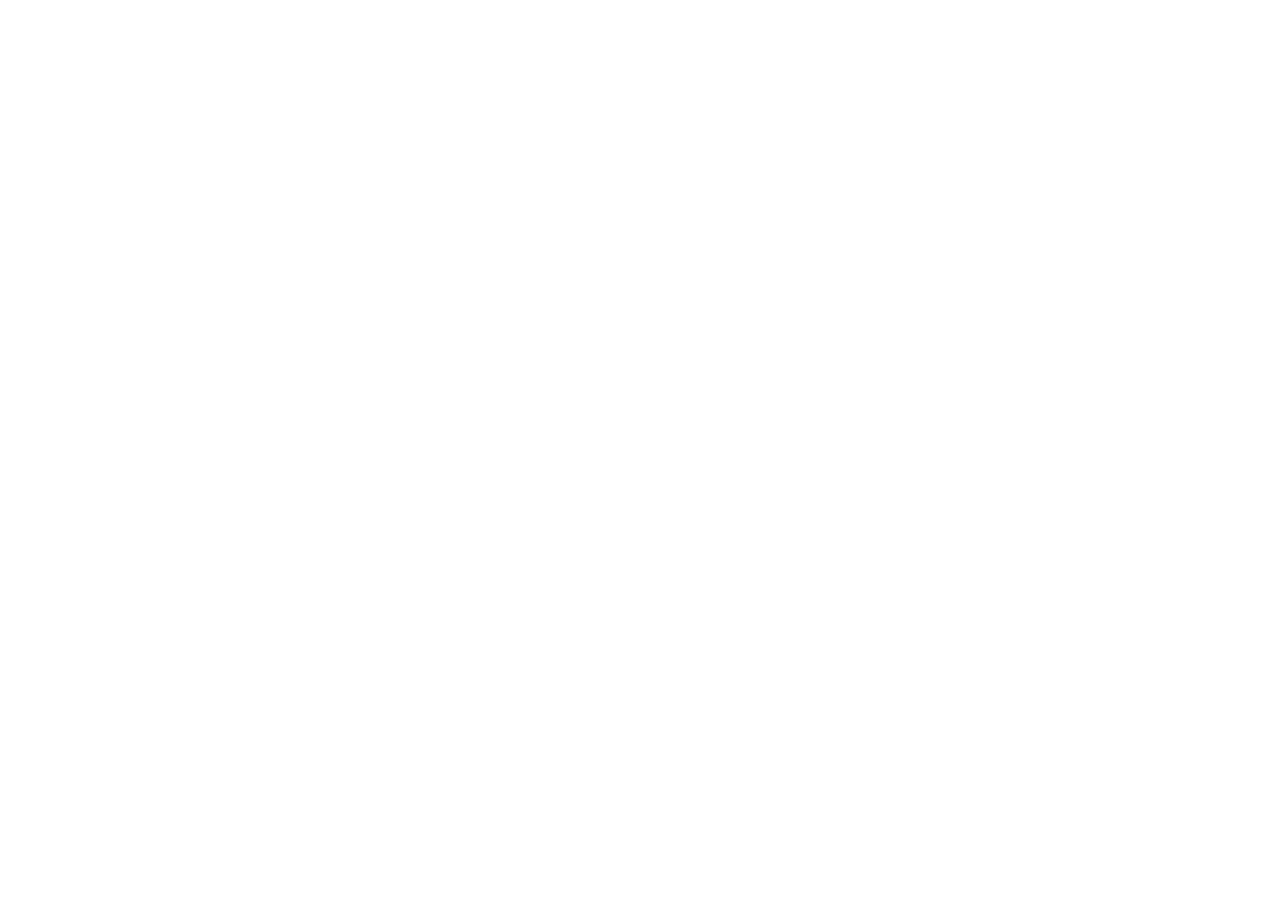
==== index.html @ 91dd31f5 "tools" ====
<!DOCTYPE html>
<html lang="en">
<head>
    <meta charset="UTF-8">
    <meta http-equiv="X-UA-Compatible" content="IE=edge">
    <meta name="viewport" content="width=device-width, initial-scale=1.0">
    <link rel="stylesheet" href="style.css"/>
    <title>Document</title>
</head>
<body>
    <script src="script.js"></script>
</body>
</html>
---- style.css ----
* {
  margin: 0;
  box-sizing: border-box;
  padding: 0;
}
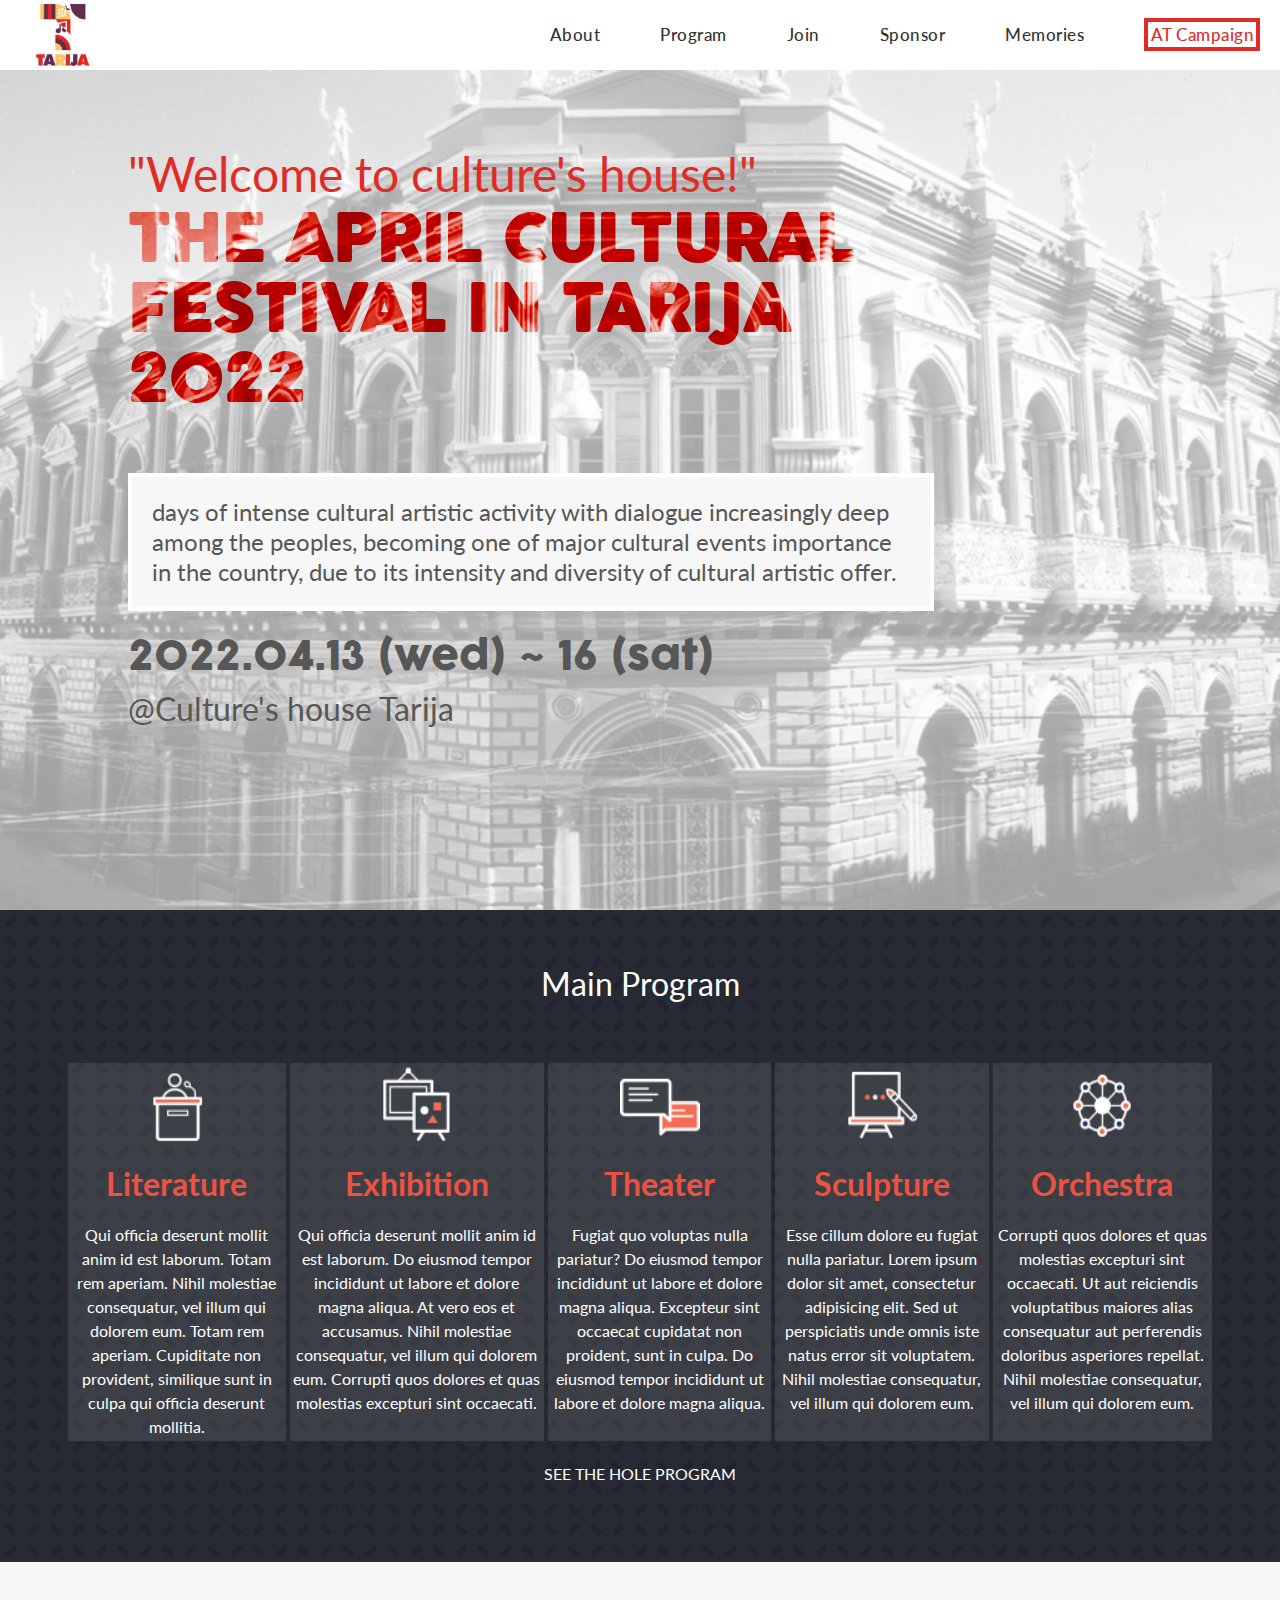
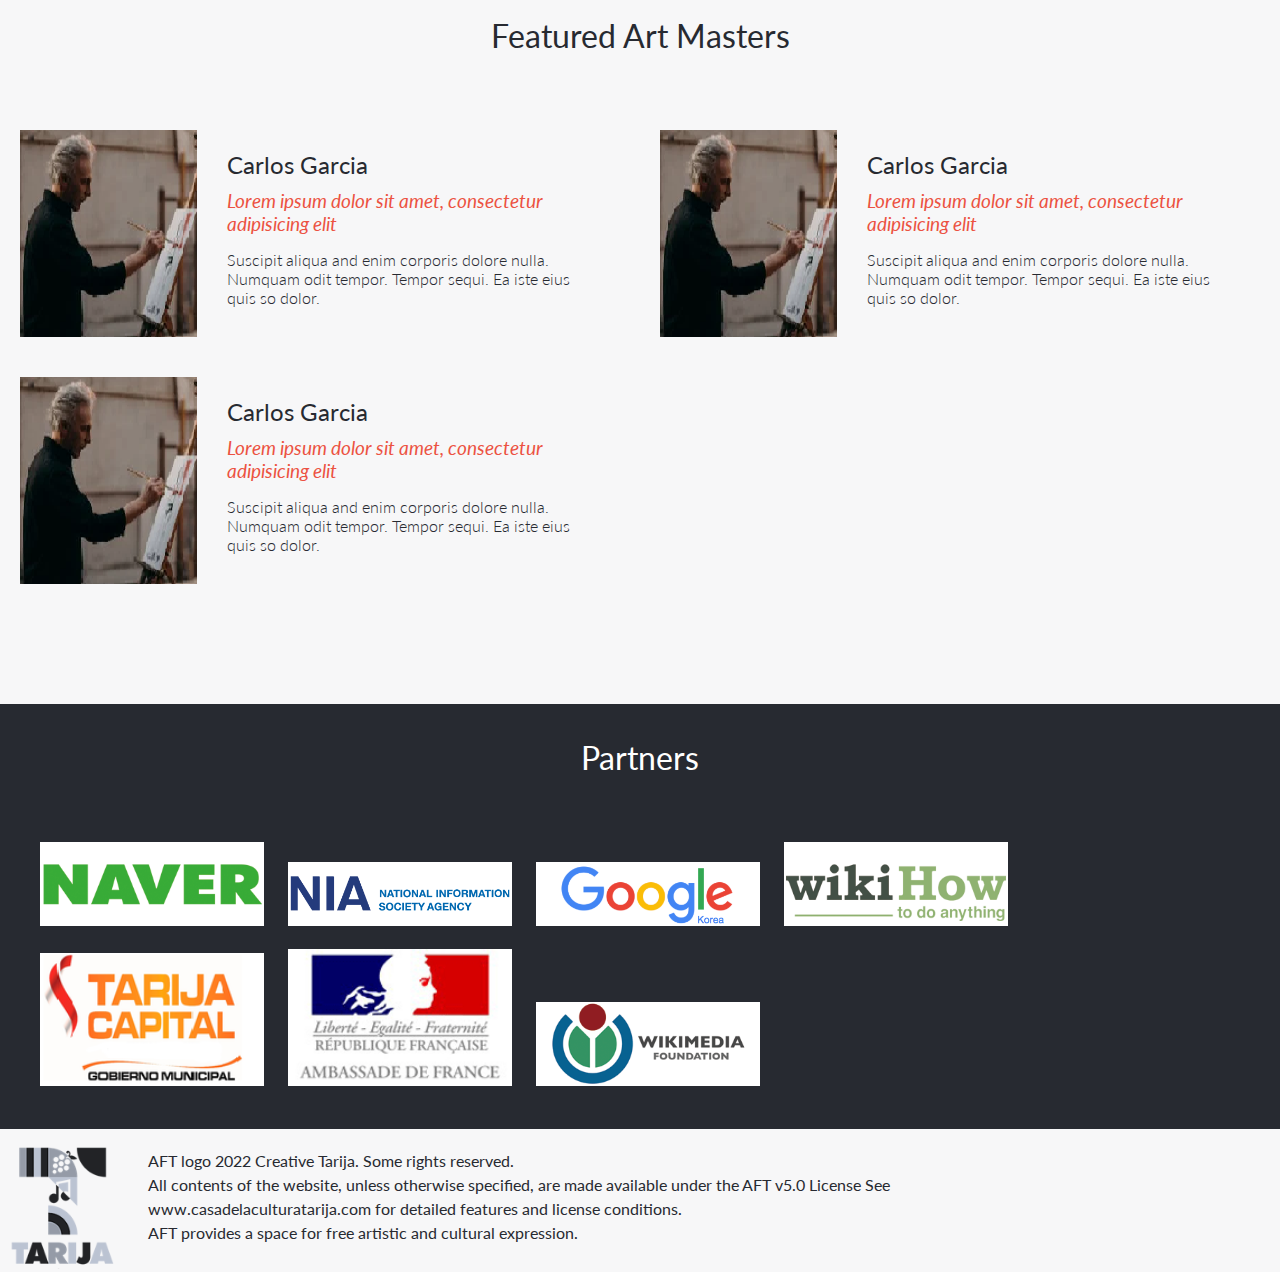
==== commit 3684b65c: "edited css and html" ====
--- a/index.html
+++ b/index.html
@@ -1,13 +1,156 @@
 <!DOCTYPE html>
-<html lang="en">
+<html lang="zxx">
 <head>
     <meta charset="UTF-8">
     <meta http-equiv="X-UA-Compatible" content="IE=edge">
     <meta name="viewport" content="width=device-width, initial-scale=1.0">
     <link rel="stylesheet" href="style.css"/>
-    <title>Document</title>
+    <link rel="preconnect" href="https://fonts.googleapis.com">
+    <link rel="preconnect" href="https://fonts.gstatic.com" crossorigin>
+    <link href="https://fonts.googleapis.com/css2?family=Lato:ital,wght@0,300;0,400;0,700;1,400;1,700&display=swap" rel="stylesheet">
+    <link rel="icon" href="./img/favicon.ico" type="image/x-icon">
+    <title>The April cultural festival in Tarija</title>
 </head>
 <body>
+    <header>
+        <nav class="navbar">
+            <a href="#"><img src="./img/logo.jpg" alt="logo" class="logo"></a>
+            <ul class="nav-menu">
+                <li class="nav-item">
+                    <a href="about.html" class="nav-link">About</a> 
+                </li>
+                <li class="nav-item">
+                    <a href="#program" class="nav-link">Program</a> 
+                </li>
+                <li class="nav-item">
+                    <a href="#" class="nav-link">Join</a> 
+                </li>
+                <li class="nav-item">
+                    <a href="#sponsor" class="nav-link">Sponsor</a> 
+                </li>
+                <li class="nav-item">
+                    <a href="/about.html#memories" class="nav-link">Memories</a> 
+                </li>
+                <li class="nav-item">
+                    <a href="#" class="nav-linkAT">AT&nbsp;Campaign</a> 
+                </li>
+            </ul>
+            <div class="hamburger">
+                <span class="bar"></span>
+                <span class="bar"></span>
+                <span class="bar"></span>
+            </div>  
+        </nav>
+    </header>
+    <div class="imagen_bg">
+    <section class="home" id="home">
+           <p>
+                "Welcome to culture's house!"
+            </p>
+            <h1 class="presentation1">
+               THE APRIL CULTURAL<br>
+               FESTIVAL IN TARIJA<br>
+               2022 
+            </h1>
+            <p class="description">days of intense
+                cultural artistic activity with dialogue
+                increasingly
+                deep among the peoples, becoming one of
+                major cultural events
+                importance in the country, due to its intensity
+                and diversity of cultural artistic offer.</p>
+            <p class="date">2022.04.13 (wed) ~ 16 (sat)</p>
+            <p class="description2">@Culture's house Tarija</p>   
+    </section>
+    </div>
+  <section class="program" id="program">
+      <h2>Main Program</h2>
+      <div class="programs">
+      <article>
+        <img src="./img/program_icon_01.png" alt="program1">
+        <h3>Literature</h3>
+        <p>Qui officia deserunt mollit anim id est laborum. Totam rem aperiam. Nihil molestiae consequatur, vel illum qui dolorem eum. 
+            Totam rem aperiam. Cupiditate non provident, similique sunt in culpa qui officia deserunt mollitia.</p>
+        </article>
+
+      <article>  
+        <img src="./img/program_icon_02.png" alt="program2">       
+        <h3>Exhibition</h3>
+        <p>Qui officia deserunt mollit anim id est laborum. Do eiusmod tempor incididunt ut labore et dolore magna aliqua. 
+            At vero eos et accusamus. Nihil molestiae consequatur, vel illum qui dolorem eum. Corrupti quos dolores et quas molestias excepturi sint occaecati.</p>
+      </article>
+      <article>
+        <img src="./img/program_icon_03.png" alt="program3">
+        <h3>Theater</h3>
+        <p>Fugiat quo voluptas nulla pariatur? Do eiusmod tempor incididunt ut labore et dolore magna aliqua. 
+            Excepteur sint occaecat cupidatat non proident, sunt in culpa. Do eiusmod tempor incididunt ut labore et dolore magna aliqua.</p>
+      </article>
+      <article>
+        <img src="./img/program_icon_04.png" alt="program4">
+          <h3>Sculpture</h3>
+          <p>Esse cillum dolore eu fugiat nulla pariatur. Lorem ipsum dolor sit amet, consectetur adipisicing elit.
+               Sed ut perspiciatis unde omnis iste natus error sit voluptatem. Nihil molestiae consequatur, vel illum qui dolorem eum.</p>
+      </article>
+      <article>
+        <img src="./img/program_icon_05.png" alt="program5">
+          <h3>Orchestra</h3>
+          <p>Corrupti quos dolores et quas molestias excepturi sint occaecati. Ut aut reiciendis voluptatibus maiores alias consequatur aut perferendis doloribus asperiores repellat.
+               Nihil molestiae consequatur, vel illum qui dolorem eum.</p>
+      </article>
+    </div>
+      <a href="#">SEE THE HOLE PROGRAM</a>
+      <button type="submit">Join ACF Tarija 2022</button>
+  </section>
+  <section class="featured" id="speaker">
+       <h2>Featured Art Masters</h2>
+       <div class="art">
+       <article class="speaker">
+        <img src="./img/speaker_01.png" alt="speaker_01">
+        <div class="curriculum">
+        <h3>Carlos Garcia</h3>
+        <h4>Lorem ipsum dolor sit amet, consectetur adipisicing elit</h4>
+        <p>Suscipit aliqua and enim corporis dolore nulla. Numquam odit tempor. Tempor sequi. Ea iste eius quis so dolor. </p>
+        </div>
+       </article>
+       <article class="speaker">
+        <img src="./img/speaker_01.png" alt="speaker_01">
+        <div class="curriculum">
+        <h3>Carlos Garcia</h3>
+        <h4>Lorem ipsum dolor sit amet, consectetur adipisicing elit</h4>
+        <p>Suscipit aliqua and enim corporis dolore nulla. Numquam odit tempor. Tempor sequi. Ea iste eius quis so dolor. </p>
+        </div>
+       </article>
+       <article class="speaker">
+        <img src="./img/speaker_01.png" alt="speaker_01">
+        <div class="curriculum">
+        <h3>Carlos Garcia</h3>
+        <h4>Lorem ipsum dolor sit amet, consectetur adipisicing elit</h4>
+        <p>Suscipit aliqua and enim corporis dolore nulla. Numquam odit tempor. Tempor sequi. Ea iste eius quis so dolor. </p>
+        </div>
+       </article>
+    </div>  
+  </section>
+<section class="partners" id="sponsor">
+<h2>Partners</h2>
+<img src="./img/naver.png" alt="naver">
+<img src="./img/nia.png" alt="nia">
+<img src="./img/google.png" alt="google">
+<img src="./img/wikihow.png" alt="wikihow">
+<img src="./img/capital.png" alt="capital">
+<img src="./img/embajadaFrancia.png" alt="embajadaFrancia">
+<img src="./img/wikimedia.png" alt="wikimedia">
+</section>
+
+  <footer class="footer_home">
+    <img src="./img/logo_tarija.png" alt="logo">
+    <p>AFT logo 2022 Creative Tarija. Some rights reserved.
+        <br>
+        All contents of the website, unless otherwise specified, are made available under the AFT v5.0 License
+        See www.casadelaculturatarija.com for detailed features and license conditions.
+        <br>
+        AFT provides a space for free artistic and cultural expression.</p>
+
+</footer>
     <script src="script.js"></script>
 </body>
 </html>--- a/style.css
+++ b/style.css
@@ -3,3 +3,622 @@
   box-sizing: border-box;
   padding: 0;
 }
+
+body {
+  background-color: rgb(247, 247, 248);
+  font-family: 'Lato', sans-serif;
+}
+
+@font-face {
+  font-family: 'cocogoce';
+  src: url('cocogoose_trial.woff');
+}
+
+header {
+  background-color: white;
+  position: fixed;
+  width: 100%;
+}
+
+li {
+  list-style: none;
+}
+
+a {
+  color: #333;
+  text-decoration: none;
+}
+
+.navbar {
+  min-height: 70px;
+  display: flex;
+  justify-content: space-between;
+  align-items: center;
+  padding: 0 24px;
+}
+
+.nav-menu {
+  display: flex;
+  justify-content: space-between;
+  align-items: center;
+  gap: 60px;
+  font-family: 'Lato', sans-serif;
+  font-style: normal;
+  font-weight: 500;
+  font-size: 17px;
+  line-height: 24px;
+  letter-spacing: 0.03em;
+}
+
+.nav-link {
+  transition: 0.7s ease;
+}
+
+.nav-linkAT {
+  border: 4px solid #e02b27;
+  padding: 2%;
+  color: #e02b27;
+}
+
+.nav-link:hover {
+  color: #e02b27;
+}
+
+.nav-link:active {
+  color: #e02b27;
+}
+
+.logo {
+  width: 70px;
+}
+
+.hamburger {
+  display: none;
+  cursor: pointer;
+}
+
+.bar {
+  display: block;
+  width: 25px;
+  height: 3px;
+  margin: 5px auto;
+  -webkit-transition: all 0.3s ease-in-out;
+  transition: all 0.3s ease-in-out;
+  background-color: #333;
+}
+
+.imagen_bg {
+  padding-top: 20%;
+  background-image: url("./img/casa_dorada.png");
+  background-repeat: no-repeat;
+  background-size: cover;
+}
+
+.home {
+  margin-left: 10%;
+  height: 90%;
+}
+
+.home h1 {
+  font-family: 'cocogoce', sans-serif;
+  font-style: normal;
+  font-weight: 900;
+  font-size: 300%;
+  line-height: 50px;
+  color: #e02b27;
+  mix-blend-mode: color-burn;
+}
+
+.home p {
+  font-family: 'Lato', sans-serif;
+  font-style: normal;
+  font-weight: 400;
+  font-size: 300%;
+  line-height: 52px;
+  color: #e02b27;
+  padding-top: 20px;
+  padding-bottom: 5px;
+}
+
+.home .description {
+  font-family: 'Lato', sans-serif;
+  font-style: normal;
+  font-weight: 400;
+  font-size: 150%;
+  line-height: 125%;
+  color: rgb(87, 87, 87);
+  width: 70%;
+  background-color: rgb(247, 247, 248);
+  border: 4px solid rgb(255, 255, 255);
+  padding: 20px;
+  margin-top: 5%;
+}
+
+.home .date {
+  font-family: 'cocogoce', sans-serif;
+  font-style: normal;
+  font-weight: 400;
+  font-size: 250%;
+  line-height: 52px;
+  color: rgb(87, 87, 87);
+}
+
+.home .description2 {
+  font-family: 'Lato', sans-serif;
+  font-style: normal;
+  font-weight: 400;
+  font-size: 200%;
+  line-height: 2px;
+  color: rgb(87, 87, 87);
+  padding-bottom: 200px;
+}
+
+.bg_about {
+  background-image: url(./img/bg_about.png);
+  background-repeat: no-repeat;
+  background-position: center;
+  background-size: contain;
+  padding-top: 5%;
+}
+
+.about {
+  text-align: center;
+  height: 90%;
+}
+
+.link_home {
+  margin-top: 55px;
+  margin-left: 75%;
+}
+
+.presentation2 {
+  margin-top: 5px;
+  font-family: 'cocogoce', sans-serif;
+  font-style: normal;
+  font-weight: 900;
+  font-size: 300%;
+  line-height: 52px;
+  color: #e02b27;
+}
+
+.about .description2 {
+  font-family: 'Lato', sans-serif;
+  font-style: normal;
+  font-weight: 400;
+  font-size: 20px;
+  line-height: 150%;
+  color: rgb(87, 87, 87);
+  background-color: rgb(255, 255, 255);
+  border: 1px solid rgb(223, 223, 223);
+  padding: 5%;
+  margin: 5% 10%;
+}
+
+.about .info {
+  font-family: 'Lato', sans-serif;
+  font-style: normal;
+  font-weight: 400;
+  font-size: 20px;
+  line-height: 150%;
+  color: rgb(87, 87, 87);
+  padding-bottom: 10px;
+}
+
+.creative {
+  background-color: white;
+  margin-top: 5%;
+  border-top: 2px solid rgb(223, 223, 223);
+  text-align: center;
+}
+
+.win_logo {
+  width: 20%;
+  border: 1px solid rgb(223, 223, 223);
+  margin: 3%;
+}
+
+.creative h2 {
+  font-family: 'Lato', sans-serif;
+  font-style: normal;
+  font-weight: 700;
+  font-size: 250%;
+  line-height: 150%;
+  color: rgb(39, 39, 39);
+  padding: 50px;
+}
+
+.creative p {
+  font-family: 'Lato', sans-serif;
+  font-style: normal;
+  font-weight: 400;
+  font-size: 150%;
+  line-height: 150%;
+  color: rgb(87, 87, 87);
+  margin: 10px;
+  padding-left: 25%;
+  padding-right: 25%;
+}
+
+.historial {
+  background-color: white;
+  border-top: 2px solid rgb(223, 223, 223);
+  text-align: center;
+  padding-bottom: 5%;
+}
+
+.past {
+  width: 30%;
+  border: 1px solid rgb(223, 223, 223);
+  margin: 3%;
+}
+
+.historial h2 {
+  font-family: 'Lato', sans-serif;
+  font-style: normal;
+  font-weight: 700;
+  font-size: 250%;
+  line-height: 150%;
+  color: rgb(39, 39, 39);
+  padding: 50px;
+}
+
+.historial p {
+  font-family: 'Lato', sans-serif;
+  font-style: normal;
+  font-weight: 400;
+  font-size: 150%;
+  line-height: 150%;
+  color: rgb(87, 87, 87);
+  margin: 10px;
+  padding-left: 25%;
+  padding-right: 25%;
+}
+
+.footer_about {
+  background-color: #333;
+  display: inline-flex;
+  width: 100%;
+}
+
+.footer_about img {
+  width: 20%;
+  height: 20%;
+  padding-top: 1%;
+}
+
+.footer_about p {
+  text-align: start;
+  font-family: 'Lato', sans-serif;
+  font-style: normal;
+  font-weight: 400;
+  font-size: 100%;
+  line-height: 150%;
+  color: rgb(247, 247, 248);
+  margin-left: 20px;
+  margin-top: 20px;
+  margin-right: 20%;
+}
+
+.program {
+  background-image: url(./img/patter.png);
+  background-repeat: repeat;
+  background-color: rgb(39, 42, 50);
+
+  /* height: 637px; para mobil auto */
+  text-align: center;
+  padding-bottom: 60px;
+  width: 100%;
+}
+
+.program article {
+  background: rgba(255, 255, 255, 0.1);
+  display: flex;
+  flex-direction: row;
+  align-items: center;
+  padding: 2%;
+  margin: 5%;
+}
+
+.program img {
+  width: 100%;
+  height: 100%;
+}
+
+.program h2 {
+  font-family: 'Lato', sans-serif;
+  font-style: normal;
+  font-weight: 400;
+  font-size: 200%;
+  line-height: 150%;
+  color: white;
+  padding: 50px;
+}
+
+.program h3 {
+  font-family: 'Lato', sans-serif;
+  font-style: normal;
+  font-weight: 700;
+  font-size: 200%;
+  line-height: 150%;
+  color: #ec5242;
+  margin: 10px;
+  padding: 5px;
+}
+
+.program p {
+  font-family: 'Lato', sans-serif;
+  font-style: normal;
+  font-weight: 400;
+  font-size: 100%;
+  line-height: 150%;
+  color: white;
+}
+
+.program a {
+  display: none;
+}
+
+.program button {
+  background-color: #ec5242;
+  font-family: 'Lato', sans-serif;
+  font-style: normal;
+  font-weight: 400;
+  font-size: 150%;
+  line-height: 150%;
+  color: white;
+  padding: 20px;
+  border: #ec5242;
+}
+
+.featured {
+  width: 100%;
+  padding-bottom: 100px;
+}
+
+.featured h2 {
+  font-family: 'Lato', sans-serif;
+  font-style: normal;
+  font-weight: 400;
+  font-size: 200%;
+  line-height: 150%;
+  color: #272a31;
+  padding: 50px;
+  text-align: center;
+}
+
+.featured img {
+  width: 40%;
+  height: 40%;
+}
+
+.featured .speaker {
+  display: flex;
+  flex-direction: row;
+  padding: 20px;
+}
+
+.featured .curriculum {
+  margin: 10px;
+  padding: 10px;
+}
+
+.curriculum h3 {
+  font-family: 'Lato', sans-serif;
+  font-style: normal;
+  font-weight: 400;
+  font-size: 150%;
+  color: #272a31;
+  margin-left: 5px;
+  padding-left: 5px;
+}
+
+.curriculum h4 {
+  font-family: 'Lato', sans-serif;
+  font-style: italic;
+  font-weight: 400;
+  font-size: 120%;
+  color: #ec5242;
+  margin: 5px;
+  padding: 5px;
+}
+
+.curriculum p {
+  font-family: 'Lato', sans-serif;
+  font-style: normal;
+  font-weight: 300;
+  font-size: 100%;
+  color: #272a31;
+  margin: 5px;
+  padding: 5px;
+}
+
+.partners {
+  background-color: #272a31;
+  padding: 30px;
+  width: 100%;
+}
+
+.partners h2 {
+  text-align: center;
+  font-family: 'Lato', sans-serif;
+  font-style: normal;
+  font-weight: 400;
+  font-size: 200%;
+  line-height: 150%;
+  color: white;
+  padding-bottom: 50px;
+}
+
+.partners img {
+  width: 20%;
+  padding: 10px;
+}
+
+.footer_home {
+  display: inline-flex;
+  width: 100%;
+}
+
+.footer_home img {
+  width: 20%;
+  height: 20%;
+  padding-top: 1%;
+}
+
+.footer_home p {
+  text-align: start;
+  font-family: 'Lato', sans-serif;
+  font-style: normal;
+  font-weight: 400;
+  font-size: 100%;
+  line-height: 150%;
+  color: #272a31;
+  margin-left: 20px;
+  margin-top: 20px;
+  margin-right: 20%;
+}
+
+@media (max-width: 768px) {
+  .navbar {
+    flex-direction: row-reverse;
+  }
+
+  .hamburger {
+    cursor: pointer;
+    display: block;
+  }
+
+  .hamburger.active .bar:nth-child(2) {
+    opacity: 0;
+  }
+
+  .hamburger.active .bar:nth-child(1) {
+    transform: translateY(8px) rotate(45deg);
+  }
+
+  .hamburger.active .bar:nth-child(3) {
+    transform: translateY(-8px) rotate(-45deg);
+  }
+
+  .nav-menu {
+    position: fixed;
+    left: -100%;
+    top: 0;
+    gap: 0;
+    flex-direction: column;
+    background-color: #e02b27;
+    width: 100%;
+    text-align: center;
+    transition: 0.3s;
+  }
+
+  .nav-item {
+    margin: 16px 0;
+  }
+
+  .nav-link {
+    color: white;
+  }
+
+  .nav-linkAT {
+    color: white;
+    border: 4px solid white;
+  }
+
+  .nav-menu.active {
+    left: 0;
+  }
+}
+
+@media (min-width: 780px) {
+  .hamburger {
+    display: none;
+  }
+
+  .logo {
+    width: 80px;
+  }
+
+  .imagen_bg {
+    padding-top: 10%;
+  }
+
+  .footer_about img {
+    width: 10%;
+    height: 10%;
+    padding-top: 1%;
+  }
+
+  .home h1 {
+    font-family: 'cocogoce', sans-serif;
+    font-style: normal;
+    font-weight: 900;
+    font-size: 400%;
+    line-height: 70px;
+  }
+
+  .programs {
+    display: flex;
+    flex-direction: row;
+    padding: 1px;
+    margin: 2px;
+    padding-left: 5%;
+    padding-right: 5%;
+  }
+
+  .program h2 {
+    display: block;
+  }
+
+  .program img {
+    width: 80px;
+    height: 80px;
+  }
+
+  .program article {
+    background: rgba(255, 255, 255, 0.1);
+    display: flex;
+    flex-direction: column;
+    align-items: center;
+    padding: 2px;
+    margin: 2px;
+  }
+
+  .program button {
+    display: none;
+  }
+
+  .program a {
+    display: block;
+    font-family: 'Lato', sans-serif;
+    font-style: normal;
+    font-weight: 400;
+    font-size: 100%;
+    line-height: 350%;
+    color: white;
+  }
+
+  .featured img {
+    width: auto;
+    height: auto;
+  }
+
+  hr {
+    height: 0.5px;
+  }
+
+  .featured div {
+    display: grid;
+    grid-template-columns: 50% 50%;
+  }
+
+  .featured .curriculum {
+    display: block;
+  }
+
+  .footer_home img {
+    width: 10%;
+    height: 10%;
+    padding-top: 1%;
+  }
+}
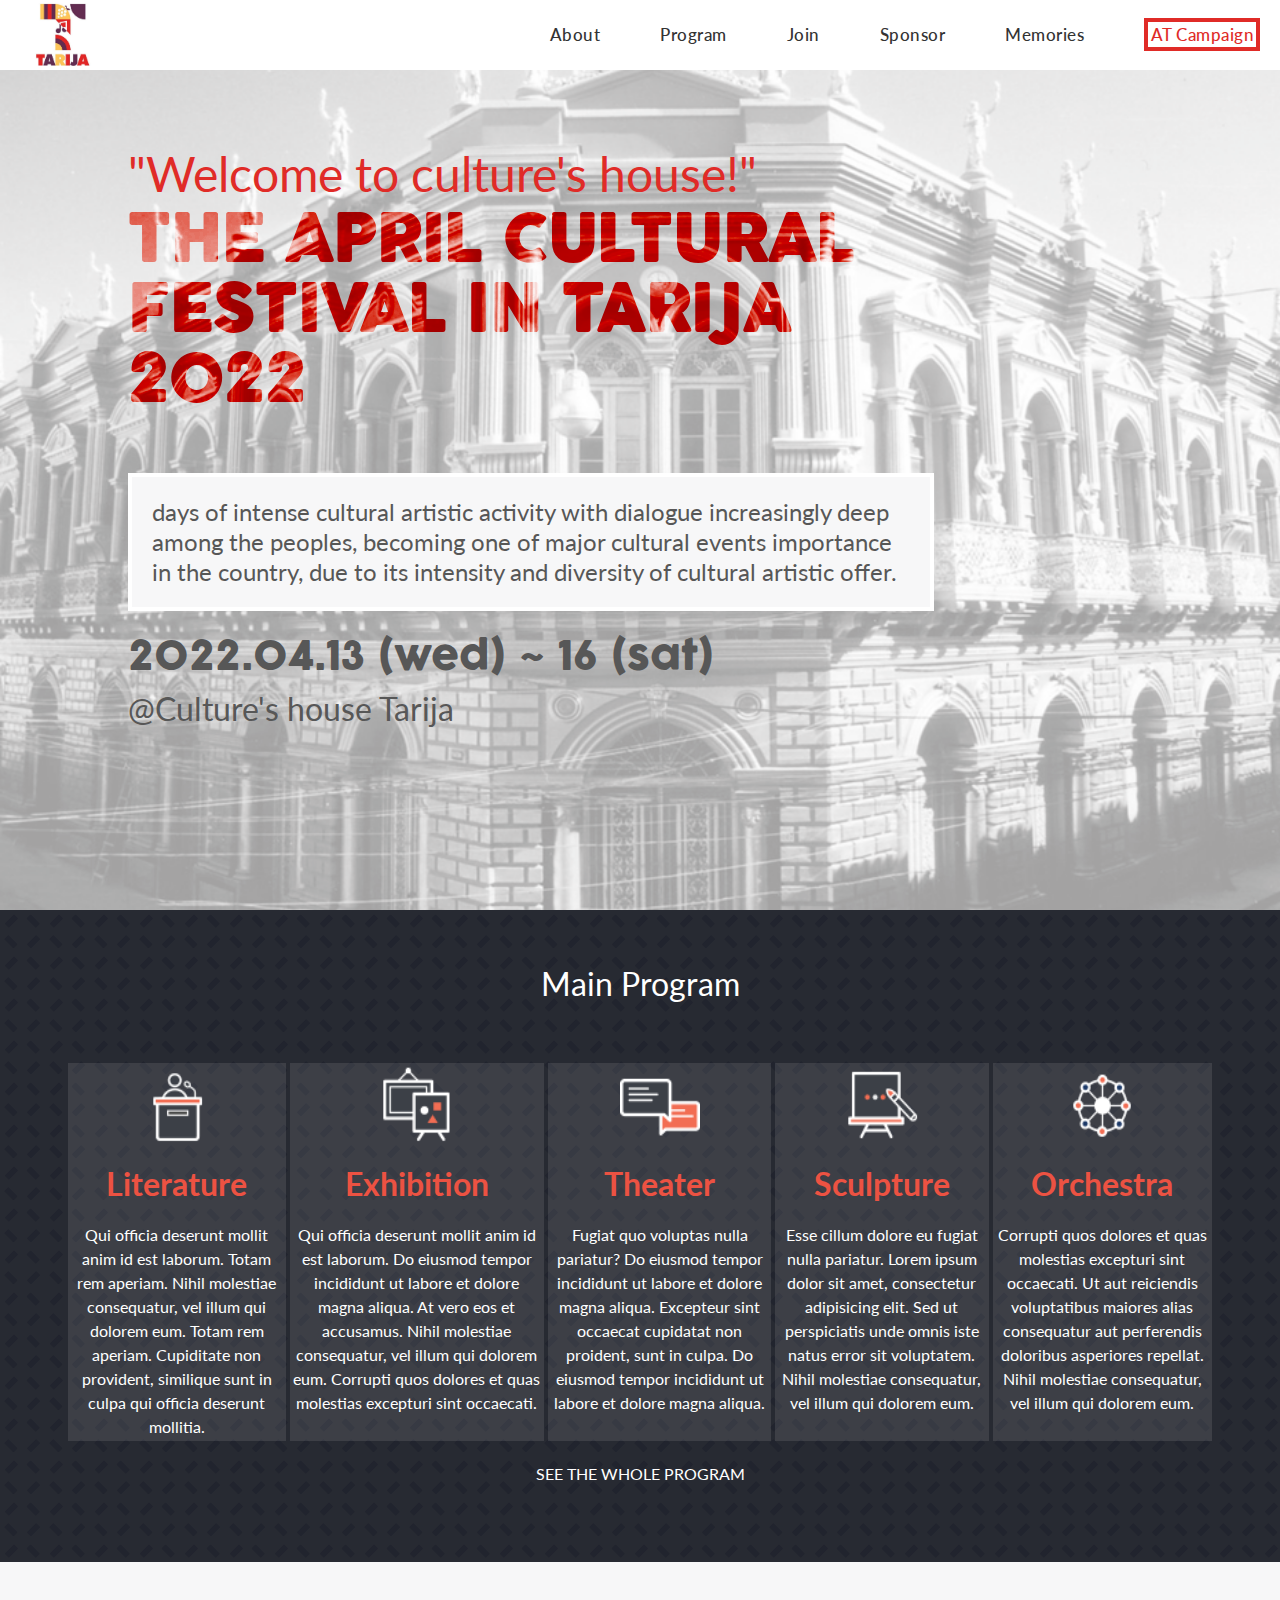
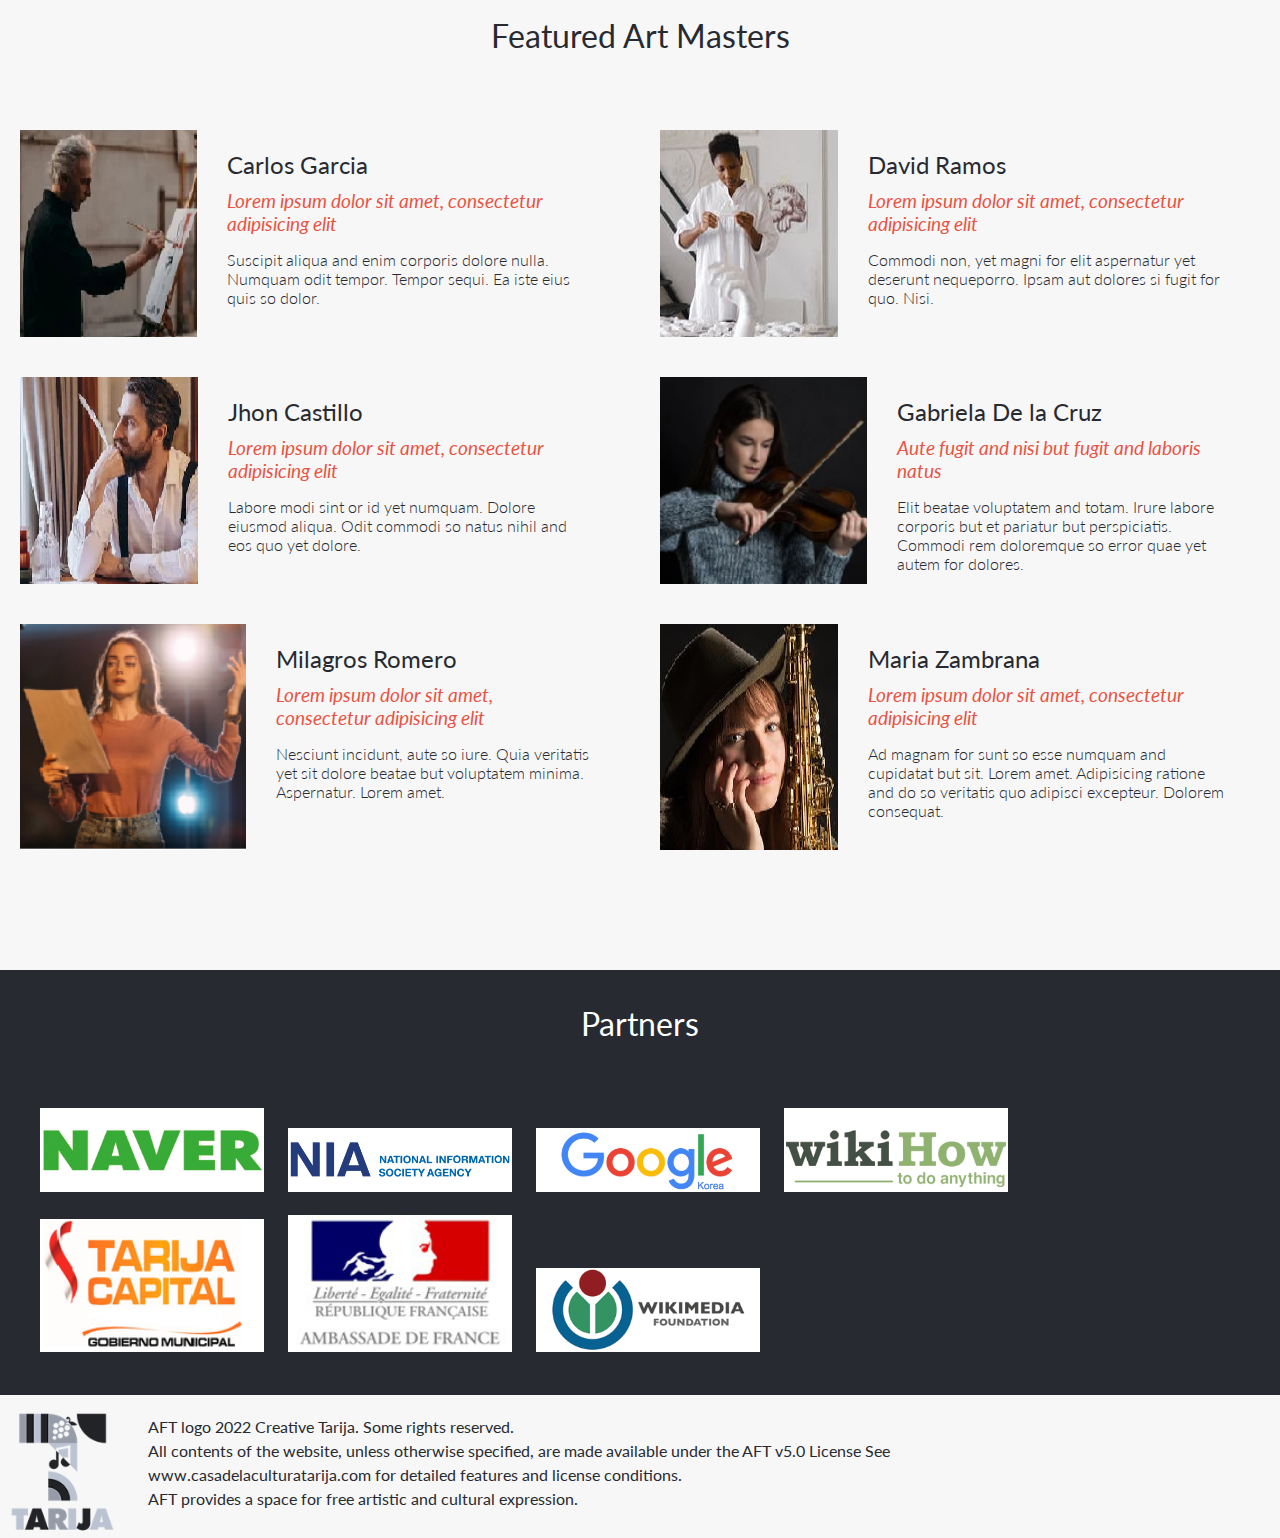
==== commit 1fa841ba: "edited JS" ====
--- a/index.html
+++ b/index.html
@@ -98,37 +98,12 @@
                Nihil molestiae consequatur, vel illum qui dolorem eum.</p>
       </article>
     </div>
-      <a href="#">SEE THE HOLE PROGRAM</a>
+      <a href="#">SEE THE WHOLE PROGRAM</a>
       <button type="submit">Join ACF Tarija 2022</button>
   </section>
-  <section class="featured" id="speaker">
+  <section class="featured" >
        <h2>Featured Art Masters</h2>
-       <div class="art">
-       <article class="speaker">
-        <img src="./img/speaker_01.png" alt="speaker_01">
-        <div class="curriculum">
-        <h3>Carlos Garcia</h3>
-        <h4>Lorem ipsum dolor sit amet, consectetur adipisicing elit</h4>
-        <p>Suscipit aliqua and enim corporis dolore nulla. Numquam odit tempor. Tempor sequi. Ea iste eius quis so dolor. </p>
-        </div>
-       </article>
-       <article class="speaker">
-        <img src="./img/speaker_01.png" alt="speaker_01">
-        <div class="curriculum">
-        <h3>Carlos Garcia</h3>
-        <h4>Lorem ipsum dolor sit amet, consectetur adipisicing elit</h4>
-        <p>Suscipit aliqua and enim corporis dolore nulla. Numquam odit tempor. Tempor sequi. Ea iste eius quis so dolor. </p>
-        </div>
-       </article>
-       <article class="speaker">
-        <img src="./img/speaker_01.png" alt="speaker_01">
-        <div class="curriculum">
-        <h3>Carlos Garcia</h3>
-        <h4>Lorem ipsum dolor sit amet, consectetur adipisicing elit</h4>
-        <p>Suscipit aliqua and enim corporis dolore nulla. Numquam odit tempor. Tempor sequi. Ea iste eius quis so dolor. </p>
-        </div>
-       </article>
-    </div>  
+       <div class="art" id="speaker"></div>
   </section>
 <section class="partners" id="sponsor">
 <h2>Partners</h2>
--- a/style.css
+++ b/style.css
@@ -338,7 +338,7 @@
   font-family: 'Lato', sans-serif;
   font-style: normal;
   font-weight: 700;
-  font-size: 200%;
+  font-size: 100%;
   line-height: 150%;
   color: #ec5242;
   margin: 10px;
@@ -570,6 +570,10 @@
     display: block;
   }
 
+  .program h3 {
+    font-size: 200%;
+  }
+
   .program img {
     width: 80px;
     height: 80px;
@@ -607,7 +611,7 @@
     height: 0.5px;
   }
 
-  .featured div {
+  .featured .art {
     display: grid;
     grid-template-columns: 50% 50%;
   }
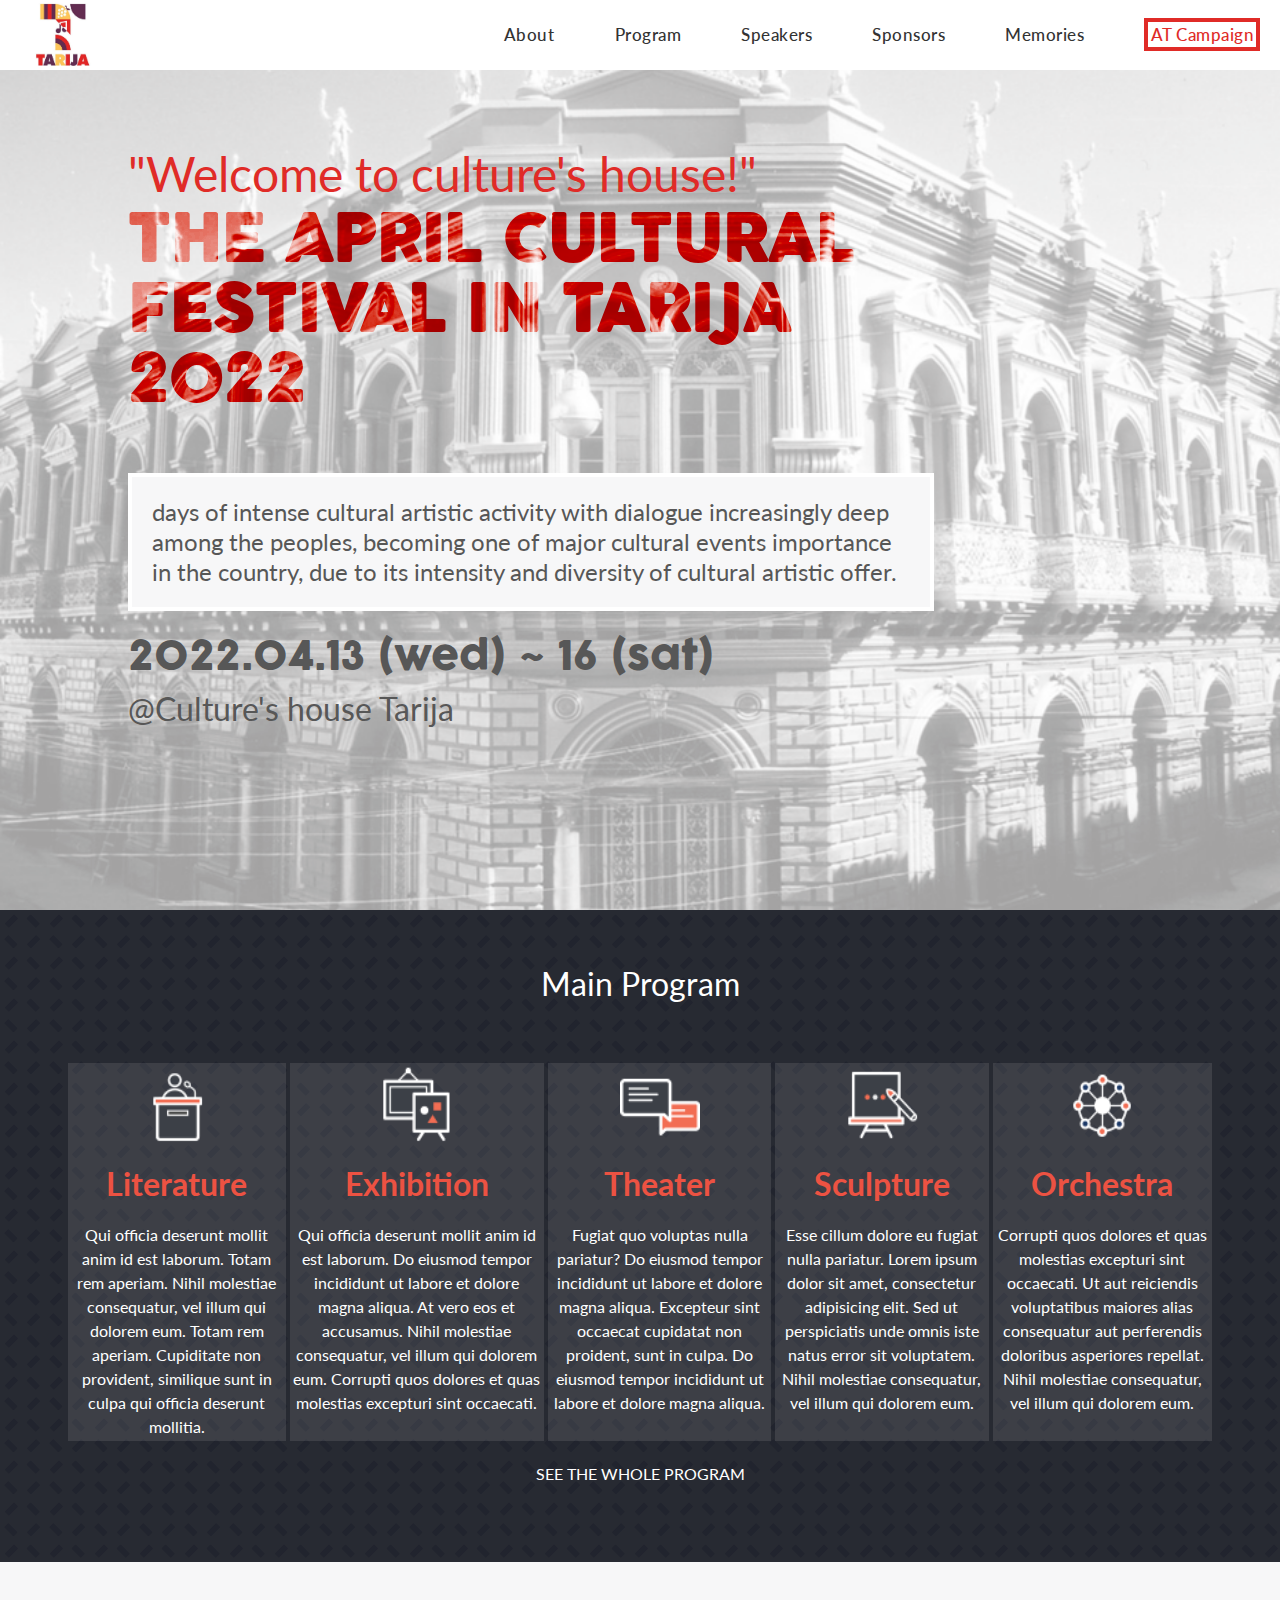
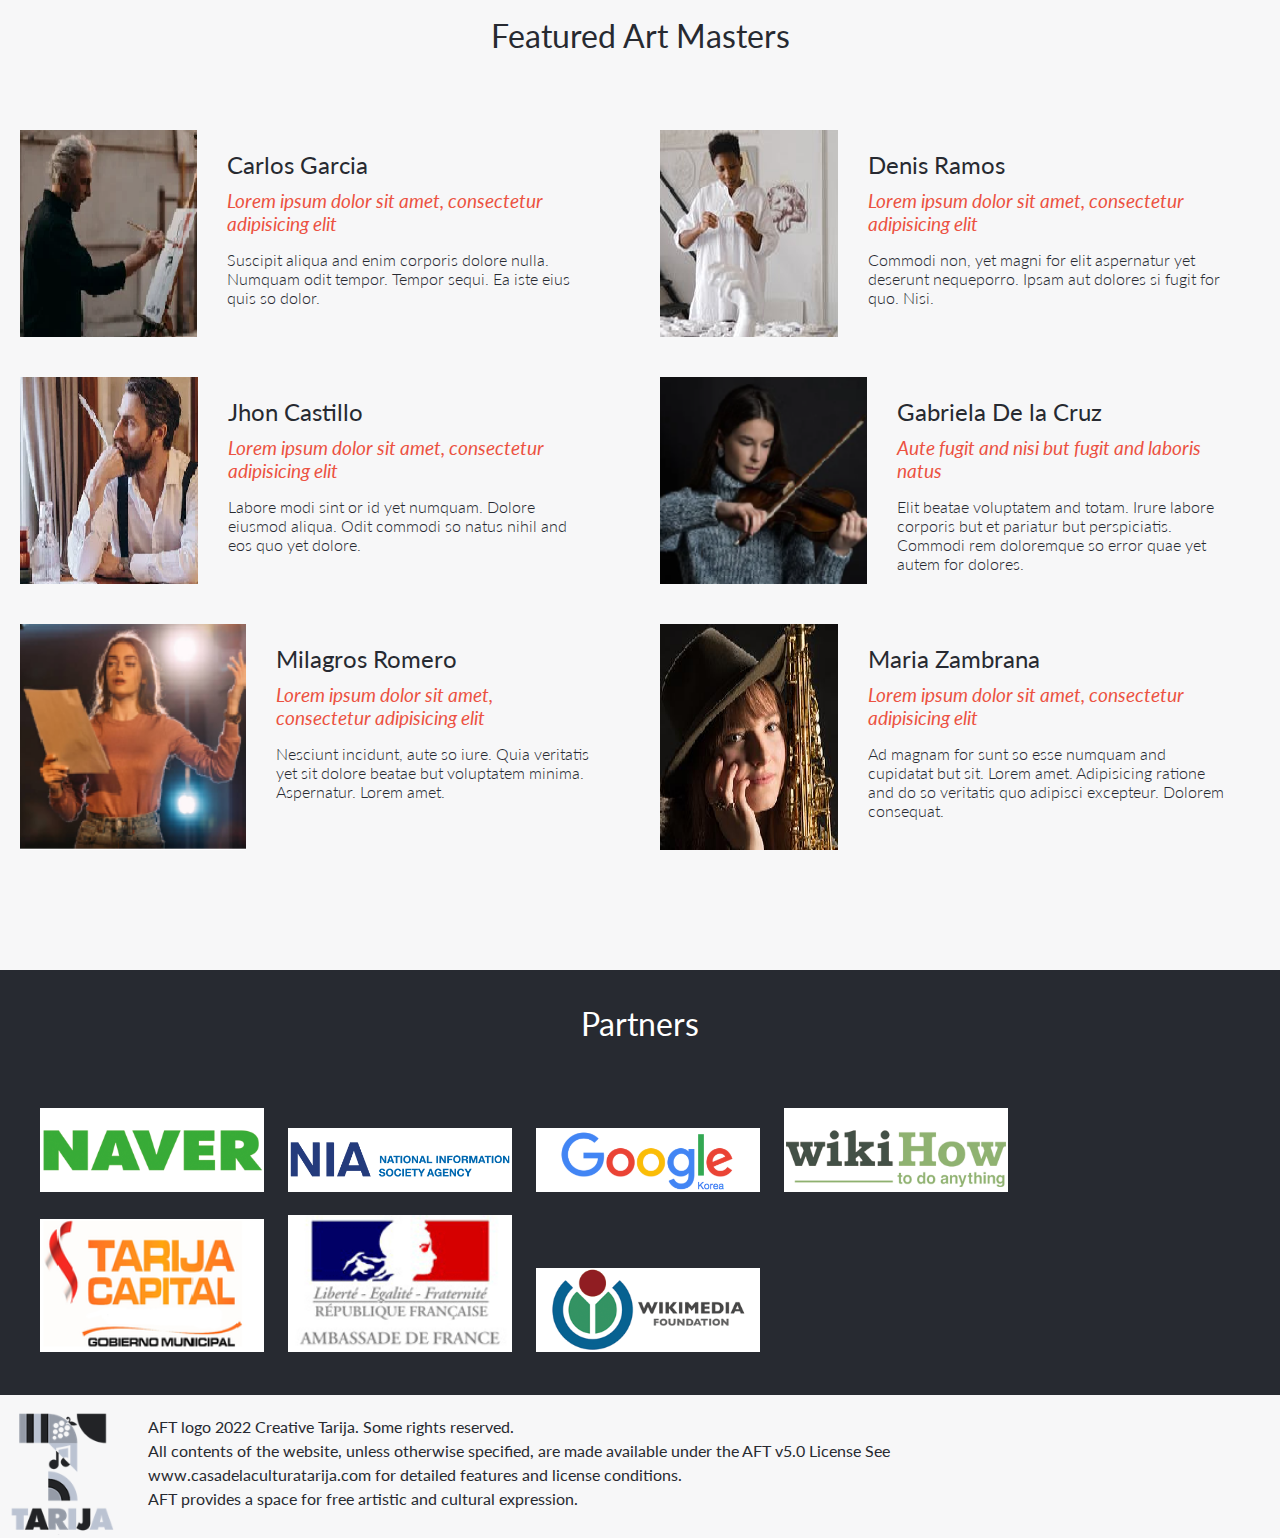
==== commit 51484e4c: "edited README" ====
--- a/index.html
+++ b/index.html
@@ -23,16 +23,16 @@
                     <a href="#program" class="nav-link">Program</a> 
                 </li>
                 <li class="nav-item">
-                    <a href="#" class="nav-link">Join</a> 
+                    <a href="#speakers" class="nav-link">Speakers</a> 
                 </li>
                 <li class="nav-item">
-                    <a href="#sponsor" class="nav-link">Sponsor</a> 
+                    <a href="#sponsor" class="nav-link">Sponsors</a> 
                 </li>
                 <li class="nav-item">
-                    <a href="/about.html#memories" class="nav-link">Memories</a> 
+                    <a href="https://alondra87.github.io/Capstone/about.html#memories" class="nav-link">Memories</a> 
                 </li>
                 <li class="nav-item">
-                    <a href="#" class="nav-linkAT">AT&nbsp;Campaign</a> 
+                    <a href="https://www.casadelaculturatarija.com/" class="nav-linkAT">AT&nbsp;Campaign</a> 
                 </li>
             </ul>
             <div class="hamburger">
@@ -101,7 +101,7 @@
       <a href="#">SEE THE WHOLE PROGRAM</a>
       <button type="submit">Join ACF Tarija 2022</button>
   </section>
-  <section class="featured" >
+  <section class="featured" id="speakers">
        <h2>Featured Art Masters</h2>
        <div class="art" id="speaker"></div>
   </section>
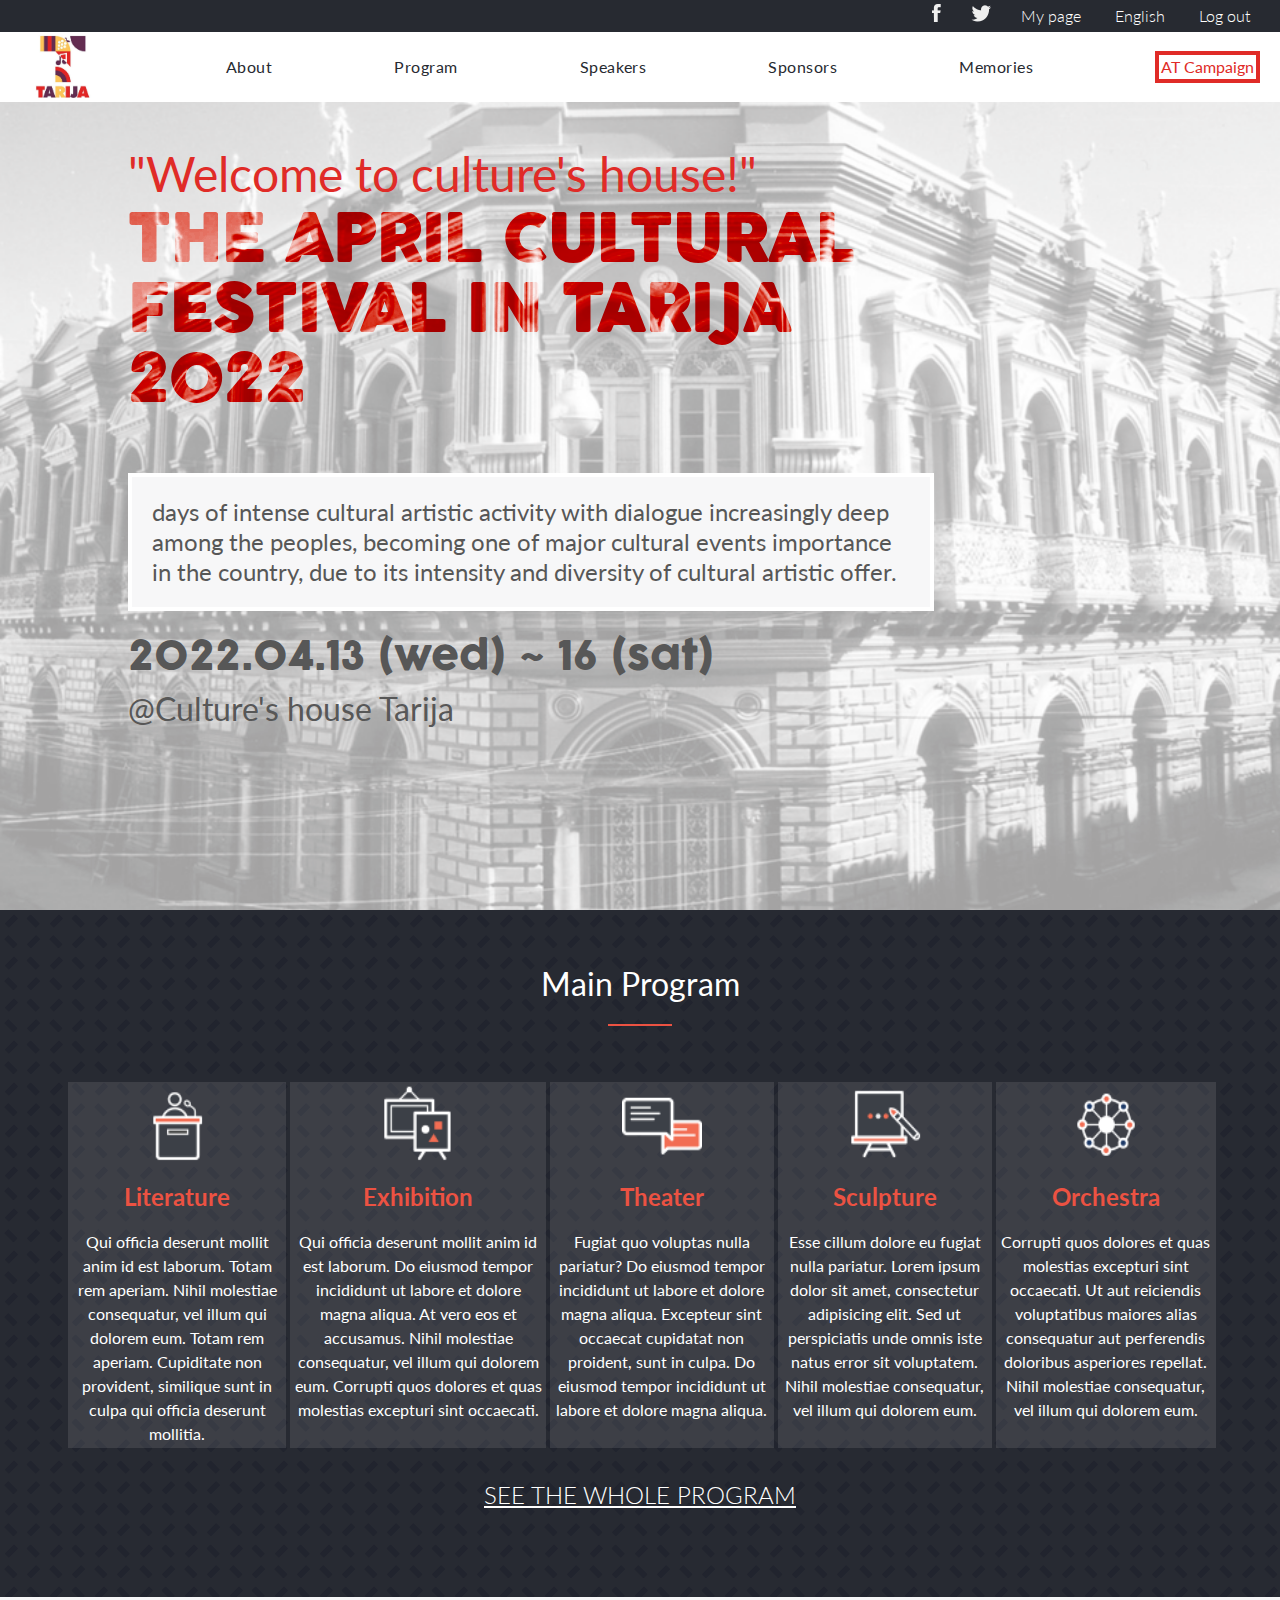
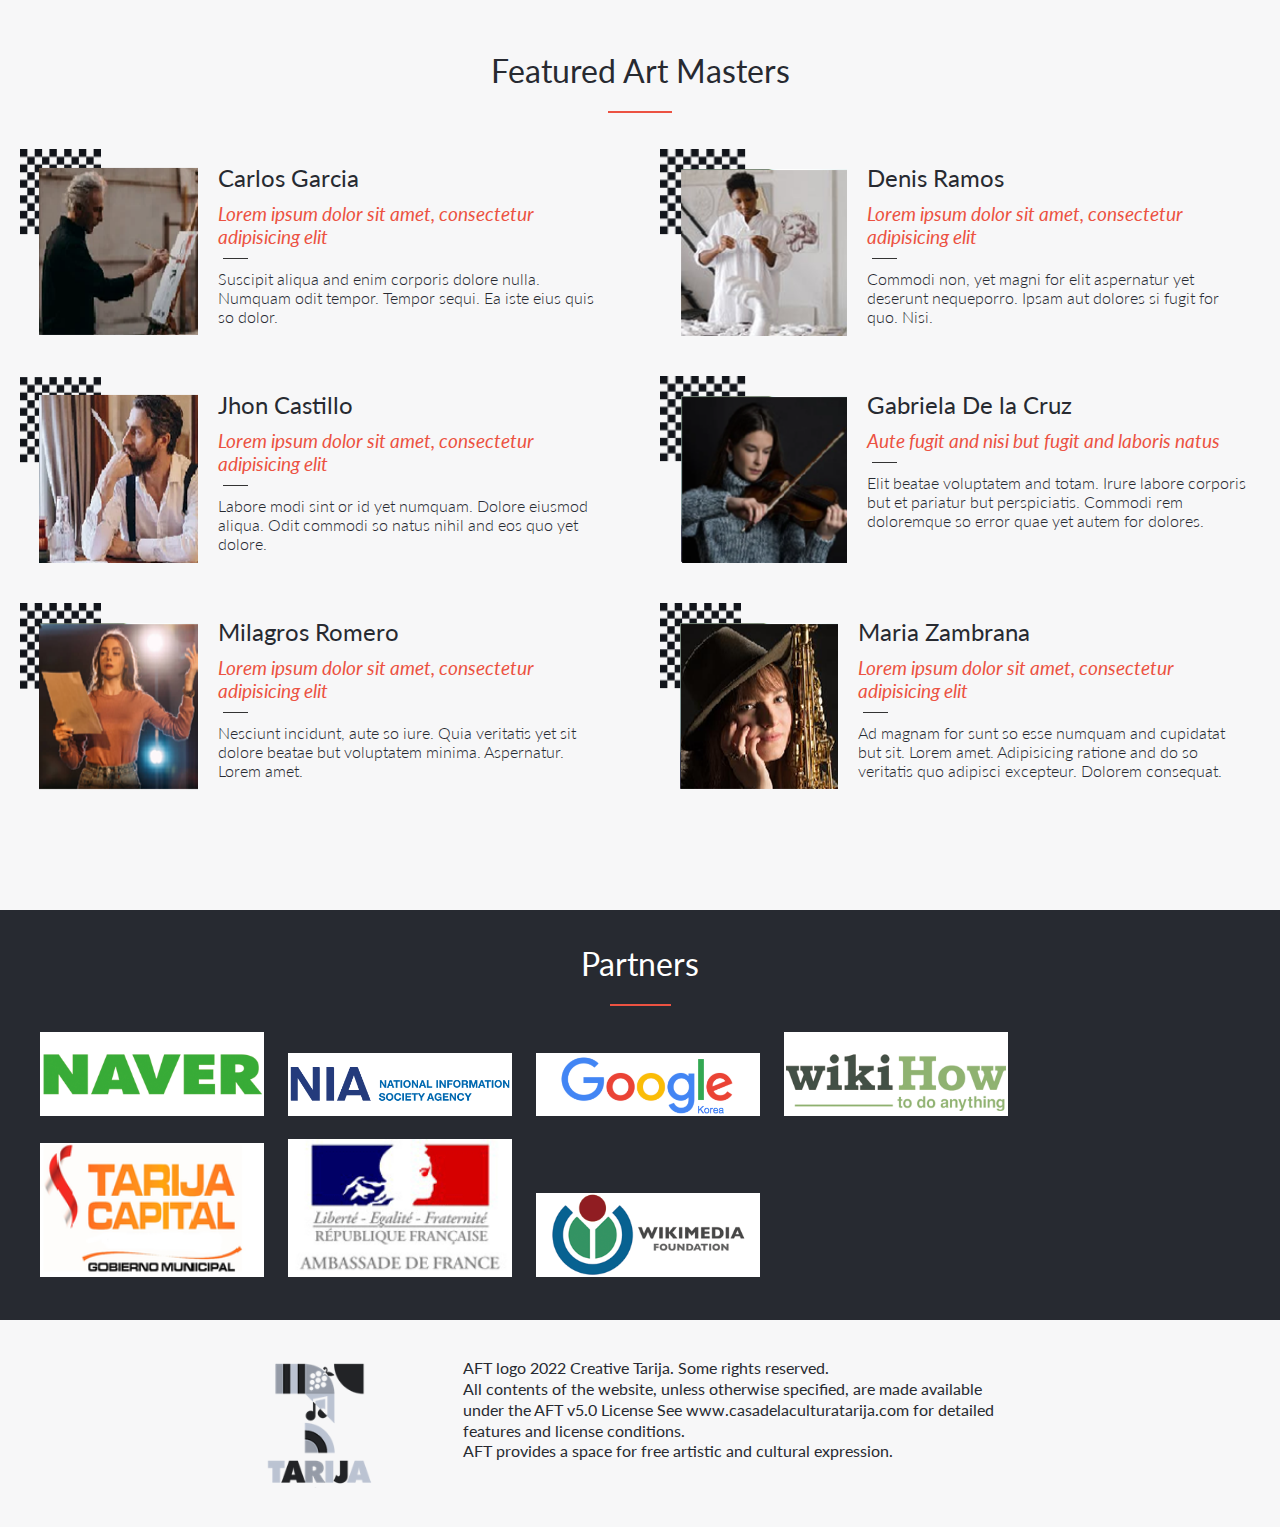
==== commit d5e4564e: "made suggested changes" ====
--- a/index.html
+++ b/index.html
@@ -13,6 +13,7 @@
 </head>
 <body>
     <header>
+        <div class="mediabar"><a href="https://www.facebook.com/" target="_blank" rel="noreferrer noopener" aria-label="this is an external link (opens in a new tab)"><img src="./img/facebook.png" alt="facebook"></a><a href="https://twitter.com" target="_blank" rel="noreferrer noopener" aria-label="this is an external link (opens in a new tab)"><img src="./img/twitter.png" alt="twitter"></a><a href=" https://alondra87.github.io/Portfolio1/" target="_blank" rel="noreferrer noopener" aria-label="this is an external link (opens in a new tab)">My page </a><a href=""> English </a><a href="https://www.google.com/" target="_blank" rel="noreferrer noopener" aria-label="this is an external link (opens in a new tab)"> Log out </a></div>
         <nav class="navbar">
             <a href="#"><img src="./img/logo.jpg" alt="logo" class="logo"></a>
             <ul class="nav-menu">
@@ -65,6 +66,8 @@
     </div>
   <section class="program" id="program">
       <h2>Main Program</h2>
+      <div class="red-line"></div>
+      
       <div class="programs">
       <article>
         <img src="./img/program_icon_01.png" alt="program1">
@@ -102,11 +105,11 @@
       <button type="submit">Join ACF Tarija 2022</button>
   </section>
   <section class="featured" id="speakers">
-       <h2>Featured Art Masters</h2>
+       <h2>Featured Art Masters</h2><div class="red-line"></div>
        <div class="art" id="speaker"></div>
   </section>
 <section class="partners" id="sponsor">
-<h2>Partners</h2>
+<h2>Partners</h2><div class="red-line"></div>
 <img src="./img/naver.png" alt="naver">
 <img src="./img/nia.png" alt="nia">
 <img src="./img/google.png" alt="google">
@@ -115,8 +118,7 @@
 <img src="./img/embajadaFrancia.png" alt="embajadaFrancia">
 <img src="./img/wikimedia.png" alt="wikimedia">
 </section>
-
-  <footer class="footer_home">
+ <footer class="footer_home">
     <img src="./img/logo_tarija.png" alt="logo">
     <p>AFT logo 2022 Creative Tarija. Some rights reserved.
         <br>
@@ -124,7 +126,6 @@
         See www.casadelaculturatarija.com for detailed features and license conditions.
         <br>
         AFT provides a space for free artistic and cultural expression.</p>
-
 </footer>
     <script src="script.js"></script>
 </body>
--- a/style.css
+++ b/style.css
@@ -12,6 +12,10 @@
 @font-face {
   font-family: 'cocogoce';
   src: url('cocogoose_trial.woff');
+}
+
+.mediabar {
+  display: none;
 }
 
 header {
@@ -35,46 +39,6 @@
   justify-content: space-between;
   align-items: center;
   padding: 0 24px;
-}
-
-.nav-menu {
-  display: flex;
-  justify-content: space-between;
-  align-items: center;
-  gap: 60px;
-  font-family: 'Lato', sans-serif;
-  font-style: normal;
-  font-weight: 500;
-  font-size: 17px;
-  line-height: 24px;
-  letter-spacing: 0.03em;
-}
-
-.nav-link {
-  transition: 0.7s ease;
-}
-
-.nav-linkAT {
-  border: 4px solid #e02b27;
-  padding: 2%;
-  color: #e02b27;
-}
-
-.nav-link:hover {
-  color: #e02b27;
-}
-
-.nav-link:active {
-  color: #e02b27;
-}
-
-.logo {
-  width: 70px;
-}
-
-.hamburger {
-  display: none;
-  cursor: pointer;
 }
 
 .bar {
@@ -87,6 +51,66 @@
   background-color: #333;
 }
 
+.hamburger {
+  cursor: pointer;
+  display: block;
+}
+
+.hamburger.active .bar:nth-child(2) {
+  opacity: 0;
+}
+
+.hamburger.active .bar:nth-child(1) {
+  transform: translateY(8px) rotate(45deg);
+}
+
+.hamburger.active .bar:nth-child(3) {
+  transform: translateY(-8px) rotate(-45deg);
+}
+
+.nav-menu {
+  position: fixed;
+  left: -100%;
+  top: 0;
+  gap: 0;
+  padding-top: 100px;
+  display: flex;
+  flex-direction: column;
+  background-color: #e02b27;
+  width: 100%;
+  height: 100vh;
+  text-align: center;
+  transition: 0.3s;
+}
+
+.nav-menu.active {
+  left: 0;
+}
+
+.nav-link {
+  font-family: 'Lato', sans-serif;
+  font-style: normal;
+  font-weight: 900;
+  font-size: 200%;
+  line-height: 24px;
+  letter-spacing: 0.03em;
+  color: white;
+}
+
+.nav-item {
+  margin: 16px 0;
+}
+
+.nav-linkAT {
+  border: 4px solid white;
+  padding: 2%;
+  color: white;
+}
+
+.logo {
+  width: 70px;
+}
+
 .imagen_bg {
   padding-top: 20%;
   background-image: url("./img/casa_dorada.png");
@@ -224,7 +248,15 @@
   font-size: 250%;
   line-height: 150%;
   color: rgb(39, 39, 39);
-  padding: 50px;
+  padding: 50px 50px 0 50px;
+}
+
+.red-line {
+  display: block;
+  width: 5%;
+  height: 2px;
+  background: #ec5242;
+  margin: 1rem auto;
 }
 
 .creative p {
@@ -246,8 +278,14 @@
   padding-bottom: 5%;
 }
 
+.img_past {
+  display: flex;
+  flex-direction: column;
+  align-items: center;
+}
+
 .past {
-  width: 30%;
+  width: 40%;
   border: 1px solid rgb(223, 223, 223);
   margin: 3%;
 }
@@ -259,7 +297,7 @@
   font-size: 250%;
   line-height: 150%;
   color: rgb(39, 39, 39);
-  padding: 50px;
+  padding: 50px 50px 0 50px;
 }
 
 .historial p {
@@ -275,15 +313,16 @@
 }
 
 .footer_about {
+  display: inline-flex;
+  justify-content: center;
+  padding: 10%;
+  width: 100%;
   background-color: #333;
-  display: inline-flex;
-  width: 100%;
 }
 
 .footer_about img {
-  width: 20%;
-  height: 20%;
-  padding-top: 1%;
+  width: 100px;
+  height: 100px;
 }
 
 .footer_about p {
@@ -291,12 +330,13 @@
   font-family: 'Lato', sans-serif;
   font-style: normal;
   font-weight: 400;
-  font-size: 100%;
-  line-height: 150%;
+  font-size: 80%;
+  line-height: 120%;
   color: rgb(247, 247, 248);
-  margin-left: 20px;
-  margin-top: 20px;
-  margin-right: 20%;
+}
+
+.programs {
+  padding-top: 2%;
 }
 
 .program {
@@ -331,7 +371,7 @@
   font-size: 200%;
   line-height: 150%;
   color: white;
-  padding: 50px;
+  padding: 50px 50px 0 50px;
 }
 
 .program h3 {
@@ -382,7 +422,7 @@
   font-size: 200%;
   line-height: 150%;
   color: #272a31;
-  padding: 50px;
+  padding: 50px 50px 0 50px;
   text-align: center;
 }
 
@@ -398,8 +438,17 @@
 }
 
 .featured .curriculum {
-  margin: 10px;
+  margin-top: 4px;
   padding: 10px;
+}
+
+.grey-line {
+  width: 2px;
+  height: 1px;
+  background: #333;
+  margin-left: 15px;
+  padding-left: 25px;
+  margin-bottom: 10px;
 }
 
 .curriculum h3 {
@@ -428,8 +477,8 @@
   font-weight: 300;
   font-size: 100%;
   color: #272a31;
-  margin: 5px;
-  padding: 5px;
+  margin-left: 5px;
+  padding-left: 5px;
 }
 
 .partners {
@@ -446,7 +495,6 @@
   font-size: 200%;
   line-height: 150%;
   color: white;
-  padding-bottom: 50px;
 }
 
 .partners img {
@@ -456,83 +504,72 @@
 
 .footer_home {
   display: inline-flex;
+  justify-content: center;
+  padding: 10%;
   width: 100%;
 }
 
 .footer_home img {
-  width: 20%;
-  height: 20%;
-  padding-top: 1%;
+  width: 100px;
+  height: 100px;
 }
 
 .footer_home p {
-  text-align: start;
-  font-family: 'Lato', sans-serif;
-  font-style: normal;
-  font-weight: 400;
-  font-size: 100%;
-  line-height: 150%;
+  font-family: 'Lato', sans-serif;
+  font-style: normal;
+  font-weight: 400;
+  font-size: 80%;
+  line-height: 120%;
   color: #272a31;
-  margin-left: 20px;
-  margin-top: 20px;
-  margin-right: 20%;
-}
-
-@media (max-width: 768px) {
-  .navbar {
-    flex-direction: row-reverse;
-  }
-
-  .hamburger {
-    cursor: pointer;
+}
+
+@media (min-width: 780px) {
+  .mediabar {
     display: block;
-  }
-
-  .hamburger.active .bar:nth-child(2) {
-    opacity: 0;
-  }
-
-  .hamburger.active .bar:nth-child(1) {
-    transform: translateY(8px) rotate(45deg);
-  }
-
-  .hamburger.active .bar:nth-child(3) {
-    transform: translateY(-8px) rotate(-45deg);
-  }
-
-  .nav-menu {
-    position: fixed;
-    left: -100%;
-    top: 0;
-    gap: 0;
-    flex-direction: column;
-    background-color: #e02b27;
-    width: 100%;
-    text-align: center;
-    transition: 0.3s;
-  }
-
-  .nav-item {
-    margin: 16px 0;
-  }
-
-  .nav-link {
+    background-color: #272a31;
+    text-align: end;
+    padding-top: 4px;
+    padding-bottom: 4px;
+  }
+
+  .mediabar a {
+    font-family: 'Lato', sans-serif;
+    font-style: normal;
+    font-weight: 300;
+    font-size: 100%;
+    line-height: 150%;
     color: white;
-  }
-
-  .nav-linkAT {
-    color: white;
-    border: 4px solid white;
-  }
-
-  .nav-menu.active {
-    left: 0;
-  }
-}
-
-@media (min-width: 780px) {
+    padding-right: 30px;
+  }
+
   .hamburger {
     display: none;
+    cursor: pointer;
+  }
+
+  .nav-menu {
+    display: contents;
+    align-items: center;
+  }
+
+  .nav-link {
+    color: #272a31;
+    font-weight: 400;
+    font-size: 100%;
+    line-height: 24px;
+  }
+
+  .nav-linkAT {
+    border: 4px solid #e02b27;
+    color: #e02b27;
+  }
+
+  .nav-link:hover {
+    color: #e02b27;
+  }
+
+  .nav-link:active {
+    color: #e02b27;
   }
 
   .logo {
@@ -541,12 +578,6 @@
 
   .imagen_bg {
     padding-top: 10%;
-  }
-
-  .footer_about img {
-    width: 10%;
-    height: 10%;
-    padding-top: 1%;
   }
 
   .home h1 {
@@ -557,13 +588,42 @@
     line-height: 70px;
   }
 
+  .img_past {
+    flex-direction: row;
+    gap: 20px;
+    margin-left: 5%;
+  }
+
+  .footer_about {
+    display: flex;
+    flex-direction: row;
+    gap: 10%;
+    padding-left: 20%;
+    padding-right: 20%;
+    padding-top: 3%;
+    padding-bottom: 3%;
+  }
+
+  .footer_about img {
+    width: 130px;
+    height: 130px;
+  }
+
+  .footer_about p {
+    font-weight: 400;
+    font-size: 100%;
+    line-height: 130%;
+  }
+
   .programs {
     display: flex;
     flex-direction: row;
     padding: 1px;
     margin: 2px;
+    padding-top: 3%;
     padding-left: 5%;
     padding-right: 5%;
+    width: 100%;
   }
 
   .program h2 {
@@ -571,7 +631,7 @@
   }
 
   .program h3 {
-    font-size: 200%;
+    font-size: 150%;
   }
 
   .program img {
@@ -588,18 +648,19 @@
     margin: 2px;
   }
 
-  .program button {
-    display: none;
-  }
-
   .program a {
     display: block;
     font-family: 'Lato', sans-serif;
     font-style: normal;
-    font-weight: 400;
-    font-size: 100%;
+    font-weight: 300;
+    font-size: 150%;
     line-height: 350%;
     color: white;
+    text-decoration: underline;
+  }
+
+  .program button {
+    display: none;
   }
 
   .featured img {
@@ -620,9 +681,24 @@
     display: block;
   }
 
+  .footer_home {
+    display: flex;
+    flex-direction: row;
+    padding-left: 20%;
+    padding-right: 20%;
+    padding-top: 3%;
+    padding-bottom: 3%;
+    gap: 10%;
+  }
+
   .footer_home img {
-    width: 10%;
-    height: 10%;
-    padding-top: 1%;
-  }
-}
+    width: 130px;
+    height: 130px;
+  }
+
+  .footer_home p {
+    font-weight: 400;
+    font-size: 100%;
+    line-height: 130%;
+  }
+}
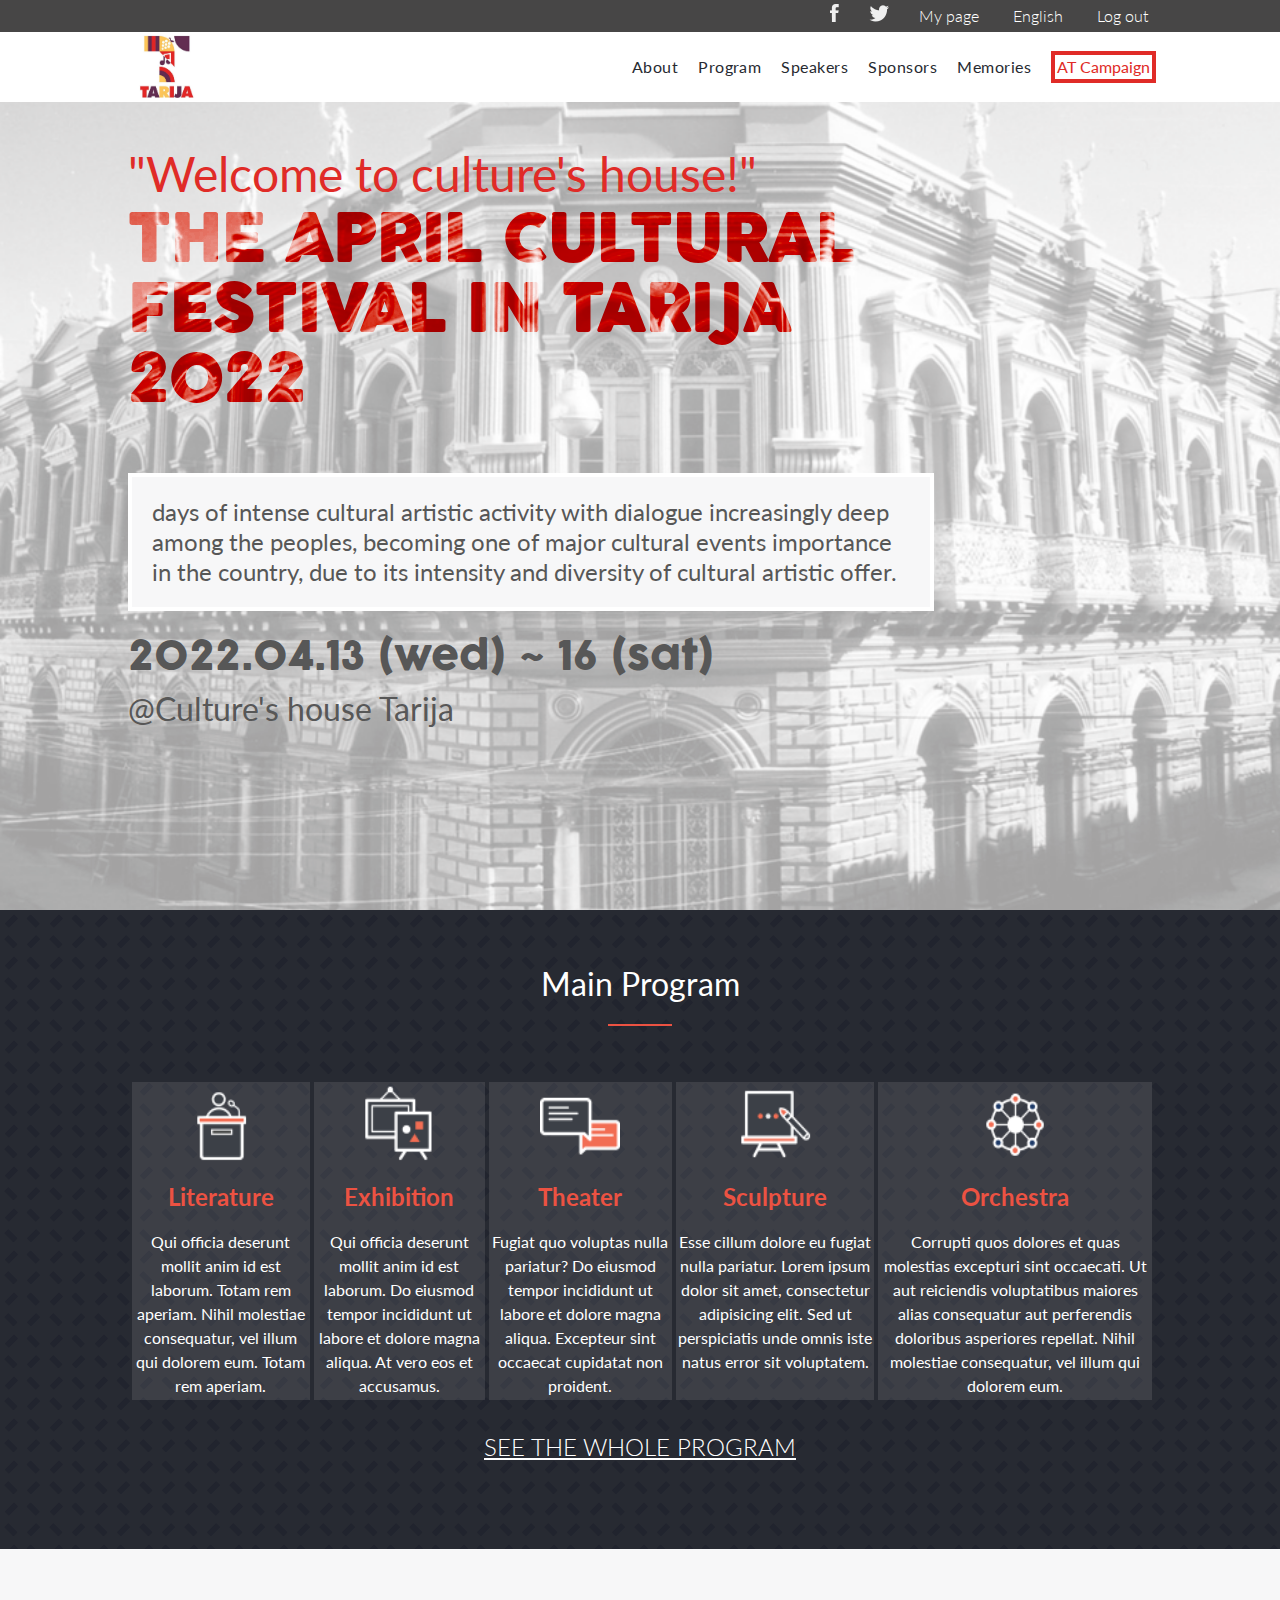
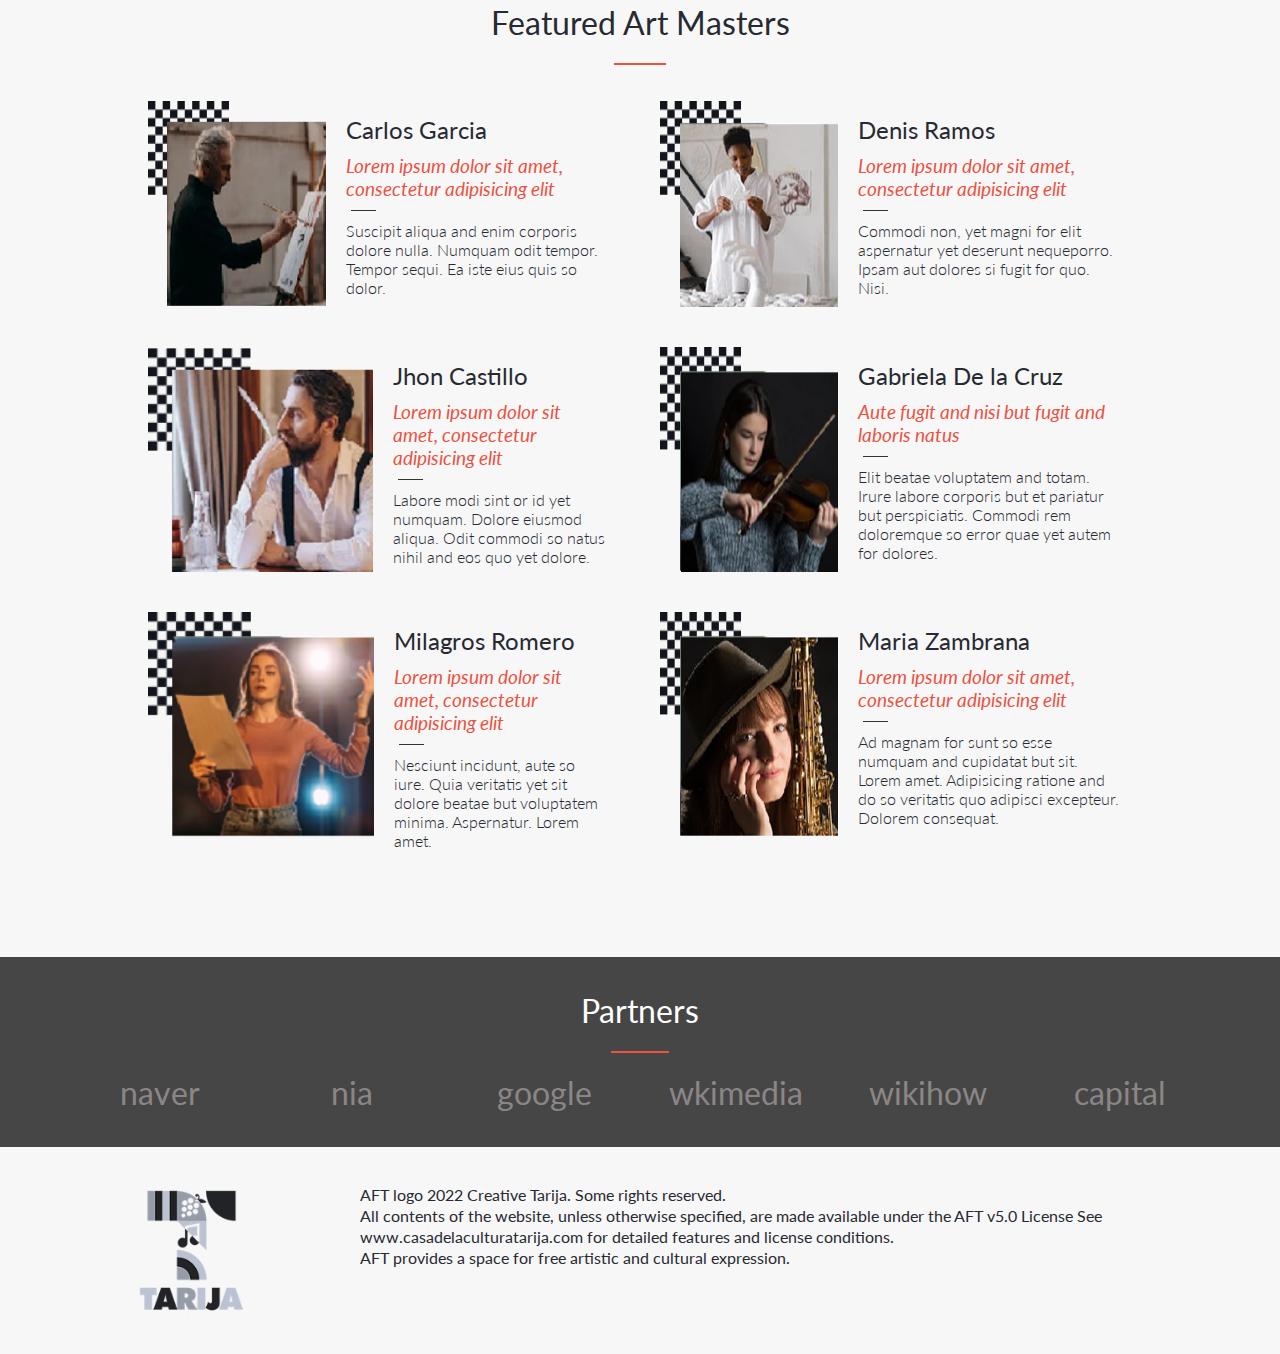
==== commit 188ea110: "optional changes made" ====
--- a/index.html
+++ b/index.html
@@ -15,7 +15,8 @@
     <header>
         <div class="mediabar"><a href="https://www.facebook.com/" target="_blank" rel="noreferrer noopener" aria-label="this is an external link (opens in a new tab)"><img src="./img/facebook.png" alt="facebook"></a><a href="https://twitter.com" target="_blank" rel="noreferrer noopener" aria-label="this is an external link (opens in a new tab)"><img src="./img/twitter.png" alt="twitter"></a><a href=" https://alondra87.github.io/Portfolio1/" target="_blank" rel="noreferrer noopener" aria-label="this is an external link (opens in a new tab)">My page </a><a href=""> English </a><a href="https://www.google.com/" target="_blank" rel="noreferrer noopener" aria-label="this is an external link (opens in a new tab)"> Log out </a></div>
         <nav class="navbar">
-            <a href="#"><img src="./img/logo.jpg" alt="logo" class="logo"></a>
+            <div class="link_logo">
+            <a href="#"><img src="./img/logo.jpg" alt="logo" class="logo"></a></div>
             <ul class="nav-menu">
                 <li class="nav-item">
                     <a href="about.html" class="nav-link">About</a> 
@@ -67,32 +68,30 @@
   <section class="program" id="program">
       <h2>Main Program</h2>
       <div class="red-line"></div>
-      
       <div class="programs">
       <article>
         <img src="./img/program_icon_01.png" alt="program1">
         <h3>Literature</h3>
         <p>Qui officia deserunt mollit anim id est laborum. Totam rem aperiam. Nihil molestiae consequatur, vel illum qui dolorem eum. 
-            Totam rem aperiam. Cupiditate non provident, similique sunt in culpa qui officia deserunt mollitia.</p>
+            Totam rem aperiam.</p>
         </article>
-
       <article>  
         <img src="./img/program_icon_02.png" alt="program2">       
         <h3>Exhibition</h3>
         <p>Qui officia deserunt mollit anim id est laborum. Do eiusmod tempor incididunt ut labore et dolore magna aliqua. 
-            At vero eos et accusamus. Nihil molestiae consequatur, vel illum qui dolorem eum. Corrupti quos dolores et quas molestias excepturi sint occaecati.</p>
+            At vero eos et accusamus.</p>
       </article>
       <article>
         <img src="./img/program_icon_03.png" alt="program3">
         <h3>Theater</h3>
         <p>Fugiat quo voluptas nulla pariatur? Do eiusmod tempor incididunt ut labore et dolore magna aliqua. 
-            Excepteur sint occaecat cupidatat non proident, sunt in culpa. Do eiusmod tempor incididunt ut labore et dolore magna aliqua.</p>
+            Excepteur sint occaecat cupidatat non proident.</p>
       </article>
       <article>
         <img src="./img/program_icon_04.png" alt="program4">
           <h3>Sculpture</h3>
           <p>Esse cillum dolore eu fugiat nulla pariatur. Lorem ipsum dolor sit amet, consectetur adipisicing elit.
-               Sed ut perspiciatis unde omnis iste natus error sit voluptatem. Nihil molestiae consequatur, vel illum qui dolorem eum.</p>
+               Sed ut perspiciatis unde omnis iste natus error sit voluptatem.</p>
       </article>
       <article>
         <img src="./img/program_icon_05.png" alt="program5">
@@ -110,13 +109,14 @@
   </section>
 <section class="partners" id="sponsor">
 <h2>Partners</h2><div class="red-line"></div>
-<img src="./img/naver.png" alt="naver">
-<img src="./img/nia.png" alt="nia">
-<img src="./img/google.png" alt="google">
-<img src="./img/wikihow.png" alt="wikihow">
-<img src="./img/capital.png" alt="capital">
-<img src="./img/embajadaFrancia.png" alt="embajadaFrancia">
-<img src="./img/wikimedia.png" alt="wikimedia">
+<ul> 
+    <li>naver</li>
+    <li>nia</li>
+    <li>google</li>
+    <li>wkimedia</li>
+    <li>wikihow</li>
+    <li>capital</li>
+</ul>
 </section>
  <footer class="footer_home">
     <img src="./img/logo_tarija.png" alt="logo">
--- a/style.css
+++ b/style.css
@@ -37,6 +37,7 @@
   min-height: 70px;
   display: flex;
   justify-content: space-between;
+  flex-direction: row-reverse;
   align-items: center;
   padding: 0 24px;
 }
@@ -119,7 +120,7 @@
 }
 
 .home {
-  margin-left: 10%;
+  margin-left: 5%;
   height: 90%;
 }
 
@@ -245,10 +246,10 @@
   font-family: 'Lato', sans-serif;
   font-style: normal;
   font-weight: 700;
-  font-size: 250%;
+  font-size: 200%;
   line-height: 150%;
   color: rgb(39, 39, 39);
-  padding: 50px 50px 0 50px;
+  padding: 20px 20px 0 20px;
 }
 
 .red-line {
@@ -263,12 +264,10 @@
   font-family: 'Lato', sans-serif;
   font-style: normal;
   font-weight: 400;
-  font-size: 150%;
+  font-size: 20px;
   line-height: 150%;
   color: rgb(87, 87, 87);
-  margin: 10px;
-  padding-left: 25%;
-  padding-right: 25%;
+  padding: 25px;
 }
 
 .historial {
@@ -294,45 +293,24 @@
   font-family: 'Lato', sans-serif;
   font-style: normal;
   font-weight: 700;
-  font-size: 250%;
+  font-size: 200%;
   line-height: 150%;
   color: rgb(39, 39, 39);
-  padding: 50px 50px 0 50px;
+  padding: 20px 20px 0 20px;
 }
 
 .historial p {
   font-family: 'Lato', sans-serif;
   font-style: normal;
   font-weight: 400;
-  font-size: 150%;
+  font-size: 20px;
   line-height: 150%;
   color: rgb(87, 87, 87);
-  margin: 10px;
-  padding-left: 25%;
-  padding-right: 25%;
+  padding: 20px;
 }
 
 .footer_about {
-  display: inline-flex;
-  justify-content: center;
-  padding: 10%;
-  width: 100%;
-  background-color: #333;
-}
-
-.footer_about img {
-  width: 100px;
-  height: 100px;
-}
-
-.footer_about p {
-  text-align: start;
-  font-family: 'Lato', sans-serif;
-  font-style: normal;
-  font-weight: 400;
-  font-size: 80%;
-  line-height: 120%;
-  color: rgb(247, 247, 248);
+  display: none;
 }
 
 .programs {
@@ -343,8 +321,6 @@
   background-image: url(./img/patter.png);
   background-repeat: repeat;
   background-color: rgb(39, 42, 50);
-
-  /* height: 637px; para mobil auto */
   text-align: center;
   padding-bottom: 60px;
   width: 100%;
@@ -482,9 +458,10 @@
 }
 
 .partners {
-  background-color: #272a31;
+  background-color: #474646;
   padding: 30px;
   width: 100%;
+  text-align: center;
 }
 
 .partners h2 {
@@ -497,9 +474,20 @@
   color: white;
 }
 
-.partners img {
-  width: 20%;
-  padding: 10px;
+.partners ul {
+  display: flex;
+  flex-wrap: wrap;
+  font-family: 'Lato', sans-serif;
+  font-style: normal;
+  font-weight: 400;
+  font-size: 200%;
+  line-height: 150%;
+  width: 100%;
+}
+
+.partners li {
+  width: 50%;
+  color: #8b8686;
 }
 
 .footer_home {
@@ -526,10 +514,12 @@
 @media (min-width: 780px) {
   .mediabar {
     display: block;
-    background-color: #272a31;
+    background-color: #474646;
     text-align: end;
     padding-top: 4px;
     padding-bottom: 4px;
+    padding-left: 8%;
+    padding-right: 8%;
   }
 
   .mediabar a {
@@ -547,9 +537,22 @@
     cursor: pointer;
   }
 
+  .navbar {
+    flex-direction: row;
+    gap: 20px;
+    padding-left: 10%;
+    padding-right: 10%;
+  }
+
+  .link_logo {
+    width: 50%;
+  }
+
   .nav-menu {
     display: contents;
-    align-items: center;
+    flex-direction: row;
+    text-align: right;
+    width: 50%;
   }
 
   .nav-link {
@@ -578,6 +581,10 @@
 
   .imagen_bg {
     padding-top: 10%;
+  }
+
+  .home {
+    margin-left: 10%;
   }
 
   .home h1 {
@@ -588,18 +595,37 @@
     line-height: 70px;
   }
 
+  .creative h2 {
+    font-size: 250%;
+    padding: 50px 50px 0 50px;
+  }
+
+  .creative p {
+    padding-left: 20%;
+    padding-right: 20%;
+  }
+
+  .historial h2 {
+    font-size: 250%;
+    padding: 50px 50px 0 50px;
+  }
+
+  .historial p {
+    padding-left: 20%;
+    padding-right: 20%;
+  }
+
   .img_past {
     flex-direction: row;
-    gap: 20px;
-    margin-left: 5%;
+    margin-left: 8%;
   }
 
   .footer_about {
     display: flex;
     flex-direction: row;
     gap: 10%;
-    padding-left: 20%;
-    padding-right: 20%;
+    padding-left: 10%;
+    padding-right: 10%;
     padding-top: 3%;
     padding-bottom: 3%;
   }
@@ -613,6 +639,10 @@
     font-weight: 400;
     font-size: 100%;
     line-height: 130%;
+  }
+
+  .footer_ligth {
+    display: none;
   }
 
   .programs {
@@ -621,8 +651,8 @@
     padding: 1px;
     margin: 2px;
     padding-top: 3%;
-    padding-left: 5%;
-    padding-right: 5%;
+    padding-left: 10%;
+    padding-right: 10%;
     width: 100%;
   }
 
@@ -663,6 +693,11 @@
     display: none;
   }
 
+  .featured {
+    padding-left: 10%;
+    padding-right: 10%;
+  }
+
   .featured img {
     width: auto;
     height: auto;
@@ -681,11 +716,20 @@
     display: block;
   }
 
+  .partners {
+    padding-left: 5%;
+    padding-right: 5%;
+  }
+
+  .partners ul {
+    flex-wrap: nowrap;
+  }
+
   .footer_home {
     display: flex;
     flex-direction: row;
-    padding-left: 20%;
-    padding-right: 20%;
+    padding-left: 10%;
+    padding-right: 10%;
     padding-top: 3%;
     padding-bottom: 3%;
     gap: 10%;
